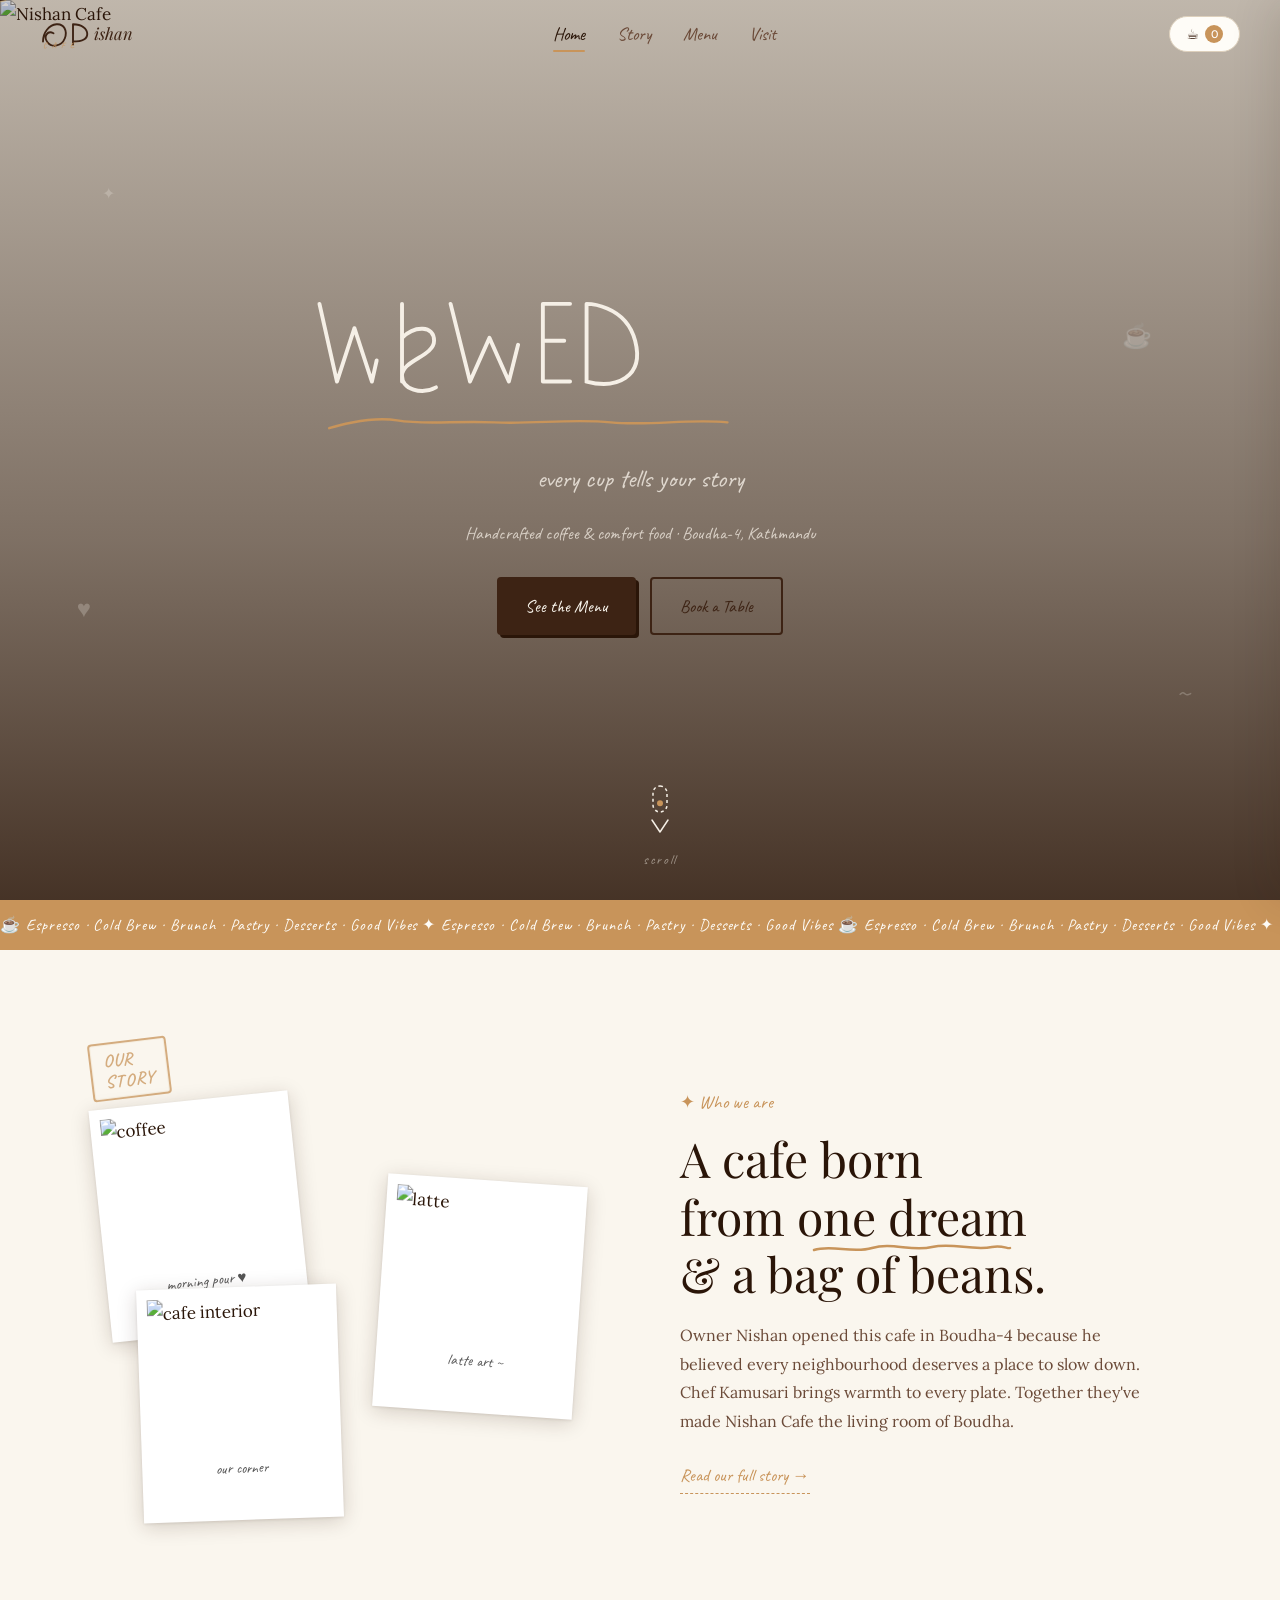
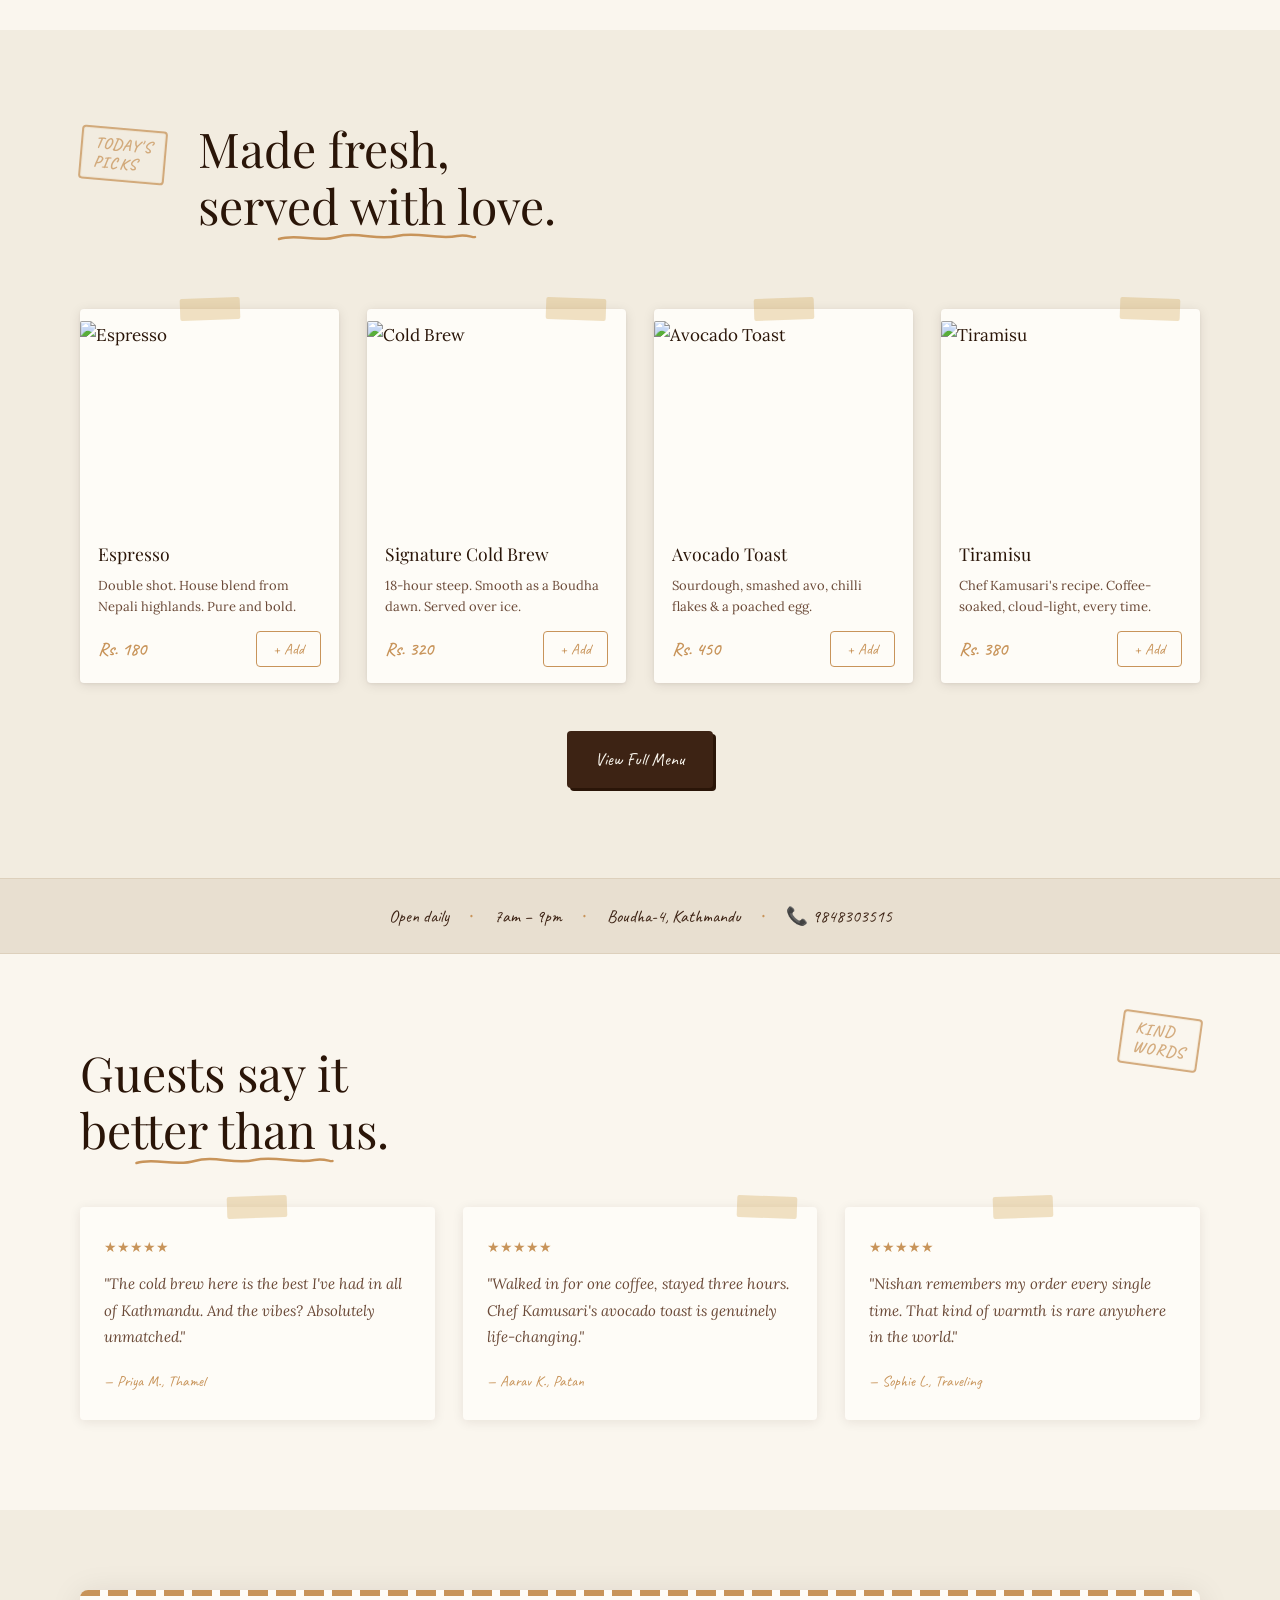
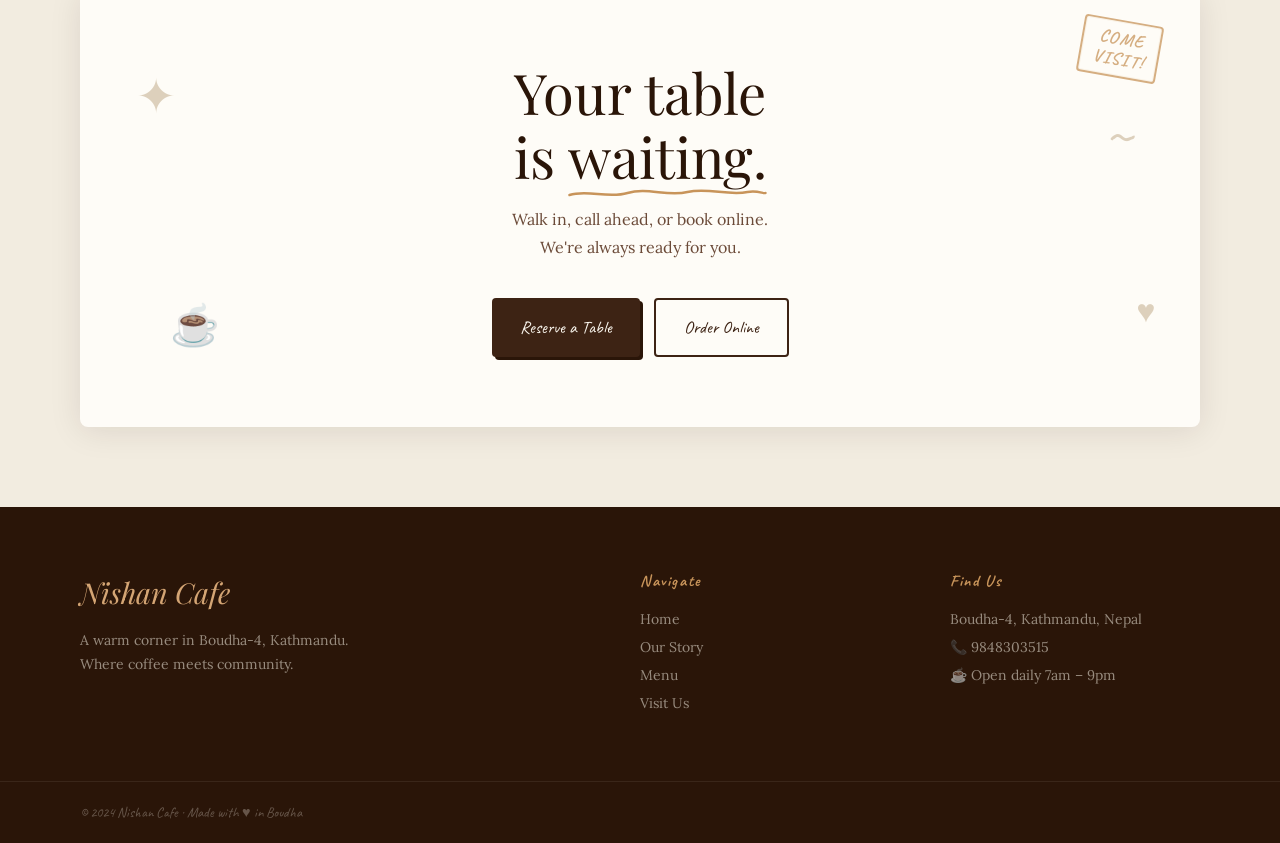
==== index.html @ 375580b5 "Update index.html" ====
<!DOCTYPE html>
<html lang="en">
<head>
<meta charset="UTF-8">
<meta name="viewport" content="width=device-width, initial-scale=1.0">
<title>Nishan Cafe — Boudha-4, Kathmandu</title>
<link rel="stylesheet" href="styles.css">
<link href="https://fonts.googleapis.com/css2?family=Playfair+Display:ital,wght@0,400;0,700;1,400;1,700&family=Caveat:wght@400;500;600;700&family=Lora:ital,wght@0,400;0,500;1,400&family=DM+Sans:wght@300;400;500&display=swap" rel="stylesheet">
</head>
<body>

<!-- LOADER -->
<div class="loader" id="loader">
  <div class="loader-inner">
    <svg class="loader-svg" viewBox="0 0 280 80" fill="none">
      <path class="lpath" d="M10,60 C10,40 25,20 45,18 C65,16 75,35 68,52 C61,69 40,74 28,62 C16,50 28,36 42,42" stroke="#3d2314" stroke-width="3.5" stroke-linecap="round" fill="none"/>
      <path class="lpath" d="M85,18 L85,70 M85,18 C105,18 118,28 118,42 C118,56 105,63 85,63" stroke="#3d2314" stroke-width="3.5" stroke-linecap="round" fill="none" style="--dl:.18s"/>
      <path class="lpath" d="M132,18 L132,70 M132,40 C145,26 168,26 168,42 C168,58 132,62 132,75" stroke="#3d2314" stroke-width="3.5" stroke-linecap="round" fill="none" style="--dl:.36s"/>
      <path class="lpath" d="M185,18 C185,18 200,18 208,35 C216,52 210,68 193,70 C176,72 175,55 185,18Z" stroke="#3d2314" stroke-width="3.5" stroke-linecap="round" fill="none" style="--dl:.54s"/>
      <path class="lpath" d="M230,20 L255,68 M280,20 L255,68" stroke="#c8945a" stroke-width="3.5" stroke-linecap="round" fill="none" style="--dl:.72s"/>
    </svg>
    <p class="loader-hint">Boudha-4 · Est. 2019</p>
  </div>
</div>

<!-- CURSOR -->
<div class="cursor-nib" id="cursorNib">
  <svg viewBox="0 0 24 24" fill="none">
    <path d="M3 21l4-1L19 8l-3-3L4 17l-1 4z" stroke="#3d2314" stroke-width="1.5" stroke-linecap="round" stroke-linejoin="round"/>
    <path d="M16 5l3 3" stroke="#c8945a" stroke-width="2" stroke-linecap="round"/>
  </svg>
</div>

<!-- NAV -->
<nav class="nav" id="nav">
  <a href="index.html" class="nav-logo">
    <svg class="nav-logo-svg" viewBox="0 0 160 36" fill="none">
      <path class="nav-draw" d="M4,28 C4,16 12,6 22,5 C32,4 37,14 33,24 C29,34 16,37 10,29 C4,21 10,13 18,17" stroke="#3d2314" stroke-width="2.5" stroke-linecap="round" fill="none"/>
      <path class="nav-draw" d="M44,5 L44,32 M44,5 C56,5 63,11 63,18 C63,25 56,28 44,28" stroke="#3d2314" stroke-width="2.5" stroke-linecap="round" fill="none" style="--nd:.1s"/>
      <text x="72" y="26" font-family="Playfair Display" font-style="italic" font-size="22" fill="#3d2314">ishan</text>
      <text x="4" y="36" font-family="Caveat" font-size="11" fill="#c8945a" letter-spacing="2">C A F E</text>
    </svg>
  </a>
  <div class="nav-links">
    <a href="index.html" class="nav-link active">Home</a>
    <a href="about.html" class="nav-link">Story</a>
    <a href="services.html" class="nav-link">Menu</a>
    <a href="contact.html" class="nav-link">Visit</a>
  </div>
  <button class="cart-btn" id="cartBtn">
    <span>☕</span>
    <span class="cart-badge" id="cartBadge">0</span>
  </button>
  <button class="nav-toggle" id="navToggle"><span></span><span></span><span></span></button>
</nav>

<div class="mobile-menu" id="mobileMenu">
  <a href="index.html">Home</a>
  <a href="about.html">Our Story</a>
  <a href="services.html">Menu</a>
  <a href="contact.html">Visit Us</a>
</div>

<!-- HERO -->
<section class="hero">
  <div class="hero-img-wrap">
    <img src="https://images.unsplash.com/photo-1495474472287-4d71bcdd2085?w=1800&q=80" alt="Nishan Cafe" class="hero-img" id="heroImg">
    <div class="hero-overlay"></div>
  </div>

  <!-- Scattered doodles in hero -->
  <div class="hero-doodle d1">✦</div>
  <div class="hero-doodle d2">☕</div>
  <div class="hero-doodle d3">♥</div>
  <div class="hero-doodle d4">~</div>

  <!-- Stamps in hero -->
  <div class="stamp hero-stamp-1" id="hs1">Est. 2019</div>
  <div class="stamp hero-stamp-2" id="hs2">Boudha · KTM</div>

  <div class="hero-content">
    <!-- SVG drawn headline -->
    <div class="hero-svg-wrap">
      <svg class="hero-svg" viewBox="0 0 700 180" fill="none" id="heroSvg">
        <!-- "Where" -->
        <path class="hpath" d="M20,40 L38,120 L56,65 L74,120 L92,40" stroke="#f5efe6" stroke-width="4" stroke-linecap="round" stroke-linejoin="round" fill="none" style="--hl:220"/>
        <path class="hpath" d="M105,40 L105,120 M105,75 C118,62 138,62 138,78 C138,94 105,98 105,114 C105,128 125,134 140,126" stroke="#f5efe6" stroke-width="4" stroke-linecap="round" fill="none" style="--hl:290;--hd:.15s"/>
        <path class="hpath" d="M155,40 L175,120 L195,75 L215,120 L235,40" stroke="#f5efe6" stroke-width="4" stroke-linecap="round" stroke-linejoin="round" fill="none" style="--hl:220;--hd:.3s"/>
        <path class="hpath" d="M250,40 L250,120 M250,40 L278,40 M250,78 L272,78 M250,120 L278,120" stroke="#f5efe6" stroke-width="4" stroke-linecap="round" fill="none" style="--hl:200;--hd:.45s"/>
        <path class="hpath" d="M295,40 C295,40 335,40 345,78 C355,116 325,128 295,120 L295,40Z" stroke="#f5efe6" stroke-width="4" stroke-linecap="round" fill="none" style="--hl:300;--hd:.6s"/>
        <!-- "every cup" in caramel/gold -->
        <path class="hpath" d="M30,168 C30,168 70,155 100,160 C130,165 160,160 200,162 C240,164 280,158 320,162 C360,166 400,158 440,162" stroke="#c8945a" stroke-width="2.5" stroke-linecap="round" fill="none" style="--hl:430;--hd:.9s"/>
      </svg>
      <p class="hero-tagline" id="heroTagline">every cup tells your story</p>
    </div>

    <p class="hero-sub bounce-in" id="heroSub">Handcrafted coffee & comfort food · Boudha-4, Kathmandu</p>

    <div class="hero-btns bounce-in" id="heroBtns">
      <a href="services.html" class="btn-ink">See the Menu</a>
      <a href="contact.html" class="btn-sketch">Book a Table</a>
    </div>
  </div>

  <!-- Scroll nudge -->
  <div class="scroll-nudge">
    <svg viewBox="0 0 40 60" fill="none" width="40">
      <rect x="13" y="4" width="14" height="26" rx="7" stroke="#f5efe6" stroke-width="1.5" stroke-dasharray="3 3"/>
      <circle cx="20" cy="14" r="3" fill="#c8945a">
        <animate attributeName="cy" values="14;24;14" dur="1.6s" repeatCount="indefinite"/>
      </circle>
      <path d="M12,38 L20,50 L28,38" stroke="#f5efe6" stroke-width="1.5" stroke-linecap="round" stroke-linejoin="round"/>
    </svg>
    <span>scroll</span>
  </div>
</section>

<!-- TAPE DIVIDER -->
<div class="tape-strip">
  <div class="tape t1"></div>
  <div class="tape-text">☕ Espresso · Cold Brew · Brunch · Pastry · Desserts · Good Vibes ✦ Espresso · Cold Brew · Brunch · Pastry · Desserts · Good Vibes ☕ Espresso · Cold Brew · Brunch · Pastry · Desserts · Good Vibes ✦ Espresso · Cold Brew · Brunch · Pastry · Desserts · Good Vibes</div>
</div>

<!-- ABOUT TEASER -->
<section class="about-teaser">
  <div class="at-left">
    <div class="stamp at-stamp bounce-reveal">Our<br>Story</div>
    <div class="polaroid-group">
      <div class="pol pol-a bounce-reveal" style="--pr:-6deg;--pd:.1s">
        <img src="https://images.unsplash.com/photo-1442512595331-e89e73853f31?w=400&q=80" alt="coffee">
        <span class="pol-caption">morning pour ♥</span>
      </div>
      <div class="pol pol-b bounce-reveal" style="--pr:4deg;--pd:.25s">
        <img src="https://images.unsplash.com/photo-1509042239860-f550ce710b93?w=400&q=80" alt="latte">
        <span class="pol-caption">latte art ~</span>
      </div>
      <div class="pol pol-c bounce-reveal" style="--pr:-2deg;--pd:.4s">
        <img src="https://images.unsplash.com/photo-1554118811-1e0d58224f24?w=400&q=80" alt="cafe interior">
        <span class="pol-caption">our corner</span>
      </div>
    </div>
  </div>
  <div class="at-right">
    <p class="hand-tag bounce-reveal">✦ Who we are</p>
    <h2 class="section-title bounce-reveal">
      A cafe born<br>
      from <span class="doodle-under">one dream</span><br>
      &amp; a bag of beans.
    </h2>
    <p class="section-body bounce-reveal">Owner Nishan opened this cafe in Boudha-4 because he believed every neighbourhood deserves a place to slow down. Chef Kamusari brings warmth to every plate. Together they've made Nishan Cafe the living room of Boudha.</p>
    <a href="about.html" class="link-handwritten bounce-reveal">Read our full story →</a>
  </div>
</section>

<!-- FEATURED MENU -->
<section class="featured-section">
  <div class="section-header">
    <div class="stamp feat-stamp bounce-reveal">Today's<br>Picks</div>
    <h2 class="section-title bounce-reveal">Made fresh,<br><span class="doodle-under">served with love.</span></h2>
  </div>

  <div class="feat-grid">
    <div class="feat-card bounce-reveal" style="--bd:.05s">
      <div class="feat-tape"></div>
      <div class="feat-img">
        <img src="https://images.unsplash.com/photo-1514432324607-a09d9b4aefdd?w=600&q=80" alt="Espresso">
      </div>
      <div class="feat-body">
        <h3 class="feat-name">Espresso</h3>
        <p class="feat-desc">Double shot. House blend from Nepali highlands. Pure and bold.</p>
        <div class="feat-foot">
          <span class="feat-price">Rs. 180</span>
          <button class="add-cart btn-stamp-sm" data-item="Espresso" data-price="180">+ Add</button>
        </div>
      </div>
    </div>

    <div class="feat-card bounce-reveal" style="--bd:.15s">
      <div class="feat-tape feat-tape--right"></div>
      <div class="feat-img">
        <img src="https://images.unsplash.com/photo-1461023058943-07fcbe16d735?w=600&q=80" alt="Cold Brew">
      </div>
      <div class="feat-body">
        <h3 class="feat-name">Signature Cold Brew</h3>
        <p class="feat-desc">18-hour steep. Smooth as a Boudha dawn. Served over ice.</p>
        <div class="feat-foot">
          <span class="feat-price">Rs. 320</span>
          <button class="add-cart btn-stamp-sm" data-item="Signature Cold Brew" data-price="320">+ Add</button>
        </div>
      </div>
    </div>

    <div class="feat-card bounce-reveal" style="--bd:.25s">
      <div class="feat-tape"></div>
      <div class="feat-img">
        <img src="https://images.unsplash.com/photo-1541519227354-08fa5d50c820?w=600&q=80" alt="Avocado Toast">
      </div>
      <div class="feat-body">
        <h3 class="feat-name">Avocado Toast</h3>
        <p class="feat-desc">Sourdough, smashed avo, chilli flakes & a poached egg.</p>
        <div class="feat-foot">
          <span class="feat-price">Rs. 450</span>
          <button class="add-cart btn-stamp-sm" data-item="Avocado Toast" data-price="450">+ Add</button>
        </div>
      </div>
    </div>

    <div class="feat-card bounce-reveal" style="--bd:.35s">
      <div class="feat-tape feat-tape--right"></div>
      <div class="feat-img">
        <img src="https://images.unsplash.com/photo-1571877227200-a0d98ea607e9?w=600&q=80" alt="Tiramisu">
      </div>
      <div class="feat-body">
        <h3 class="feat-name">Tiramisu</h3>
        <p class="feat-desc">Chef Kamusari's recipe. Coffee-soaked, cloud-light, every time.</p>
        <div class="feat-foot">
          <span class="feat-price">Rs. 380</span>
          <button class="add-cart btn-stamp-sm" data-item="Tiramisu" data-price="380">+ Add</button>
        </div>
      </div>
    </div>
  </div>

  <div class="feat-cta bounce-reveal">
    <a href="services.html" class="btn-ink">View Full Menu</a>
  </div>
</section>

<!-- NOTEBOOK STRIP -->
<div class="notebook-strip bounce-reveal">
  <div class="nb-line"></div>
  <div class="nb-content">
    <span class="nb-hand">Open daily</span>
    <span class="nb-sep">·</span>
    <span class="nb-hand">7am – 9pm</span>
    <span class="nb-sep">·</span>
    <span class="nb-hand">Boudha-4, Kathmandu</span>
    <span class="nb-sep">·</span>
    <span class="nb-hand">📞 9848303515</span>
  </div>
  <div class="nb-line"></div>
</div>

<!-- REVIEWS -->
<section class="reviews-section">
  <div class="stamp rev-stamp bounce-reveal">Kind<br>Words</div>
  <h2 class="section-title bounce-reveal">Guests say it<br><span class="doodle-under">better than us.</span></h2>

  <div class="reviews-grid">
    <div class="review-card bounce-reveal" style="--bd:.05s">
      <div class="review-tape"></div>
      <p class="review-stars">★★★★★</p>
      <p class="review-text">"The cold brew here is the best I've had in all of Kathmandu. And the vibes? Absolutely unmatched."</p>
      <span class="review-author">— Priya M., Thamel</span>
    </div>
    <div class="review-card bounce-reveal" style="--bd:.15s">
      <div class="review-tape review-tape--right"></div>
      <p class="review-stars">★★★★★</p>
      <p class="review-text">"Walked in for one coffee, stayed three hours. Chef Kamusari's avocado toast is genuinely life-changing."</p>
      <span class="review-author">— Aarav K., Patan</span>
    </div>
    <div class="review-card bounce-reveal" style="--bd:.25s">
      <div class="review-tape"></div>
      <p class="review-stars">★★★★★</p>
      <p class="review-text">"Nishan remembers my order every single time. That kind of warmth is rare anywhere in the world."</p>
      <span class="review-author">— Sophie L., Traveling</span>
    </div>
  </div>
</section>

<!-- CTA -->
<section class="cta-section">
  <div class="cta-paper">
    <div class="stamp cta-stamp bounce-reveal">Come<br>Visit!</div>
    <h2 class="cta-title bounce-reveal">Your table<br>is <span class="doodle-under">waiting.</span></h2>
    <p class="cta-sub bounce-reveal">Walk in, call ahead, or book online.<br>We're always ready for you.</p>
    <div class="cta-btns bounce-reveal">
      <a href="contact.html" class="btn-ink">Reserve a Table</a>
      <a href="services.html" class="btn-sketch">Order Online</a>
    </div>
    <!-- Doodle decorations -->
    <div class="cta-doodle cd1">✦</div>
    <div class="cta-doodle cd2">☕</div>
    <div class="cta-doodle cd3">~</div>
    <div class="cta-doodle cd4">♥</div>
  </div>
</section>

<!-- FOOTER -->
<footer class="footer">
  <div class="footer-inner">
    <div class="footer-brand">
      <span class="footer-logo">Nishan Cafe</span>
      <p>A warm corner in Boudha-4, Kathmandu.<br>Where coffee meets community.</p>
    </div>
    <div class="footer-col">
      <h4>Navigate</h4>
      <a href="index.html">Home</a>
      <a href="about.html">Our Story</a>
      <a href="services.html">Menu</a>
      <a href="contact.html">Visit Us</a>
    </div>
    <div class="footer-col">
      <h4>Find Us</h4>
      <p>Boudha-4, Kathmandu, Nepal</p>
      <p>📞 9848303515</p>
      <p>☕ Open daily 7am – 9pm</p>
    </div>
  </div>
  <div class="footer-bottom">
    <p>© 2024 Nishan Cafe · Made with ♥ in Boudha</p>
  </div>
</footer>

<!-- CART SIDEBAR -->
<div class="cart-sidebar" id="cartSidebar">
  <div class="cart-hd"><h3>Your Order ☕</h3><button id="closeCart">✕</button></div>
  <div class="cart-items" id="cartItems"><p class="cart-empty">Nothing yet — add something! ☕</p></div>
  <div class="cart-foot" id="cartFoot" style="display:none">
    <div class="cart-total">Total: <strong id="cartTotal">Rs. 0</strong></div>
    <button class="btn-wa" id="orderWa">Order via WhatsApp</button>
    <button class="btn-em" id="orderEm">Order via Email</button>
  </div>
</div>
<div class="cart-overlay" id="cartOverlay"></div>

<script src="script.js"></script>
<script src="//code.tidio.co/9irkdlklvzihhfaifw0saeww8x5a0yw5.js" async></script>
</body>
</html>
---- styles.css ----
/* ============================================================
   NISHAN CAFE — styles.css
   Handcrafted · Linen texture · Warm paper tones
   ============================================================ */

:root {
  --ink:        #2a1508;
  --ink-mid:    #3d2314;
  --ink-light:  #6b4a38;
  --caramel:    #c8945a;
  --caramel-lt: #d4a574;
  --gold:       #c9973a;

  --linen:      #f2ece0;
  --linen-dark: #e8dfd0;
  --linen-deep: #ddd0bc;
  --cream:      #faf6ee;

  --paper-white: #fefcf7;

  --font-display: 'Playfair Display', Georgia, serif;
  --font-hand:    'Caveat', cursive;
  --font-body:    'Lora', Georgia, serif;
  --font-ui:      'DM Sans', system-ui, sans-serif;

  --bounce: cubic-bezier(0.34, 1.56, 0.64, 1);
  --smooth: cubic-bezier(0.25, 0.46, 0.45, 0.94);
}

/* ── RESET ── */
*, *::before, *::after { margin: 0; padding: 0; box-sizing: border-box; }
html { scroll-behavior: smooth; }
body {
  background: var(--linen);
  color: var(--ink);
  font-family: var(--font-body);
  font-size: 17px;
  line-height: 1.75;
  overflow-x: hidden;
  cursor: none;
  /* Linen texture */
  background-image:
    url("data:image/svg+xml,%3Csvg xmlns='http://www.w3.org/2000/svg' width='300' height='300'%3E%3Cfilter id='linen'%3E%3CfeTurbulence type='fractalNoise' baseFrequency='0.65' numOctaves='4' stitchTiles='stitch'/%3E%3CfeColorMatrix type='saturate' values='0'/%3E%3CfeBlend in='SourceGraphic' mode='multiply' result='blend'/%3E%3CfeComposite in='blend' in2='SourceGraphic' operator='in'/%3E%3C/filter%3E%3Crect width='100%25' height='100%25' filter='url(%23linen)' opacity='0.055'/%3E%3C/svg%3E");
}
a { color: inherit; text-decoration: none; }
img { display: block; width: 100%; height: 100%; object-fit: cover; }
button { cursor: none; border: none; background: none; font-family: var(--font-ui); }

/* ── CURSOR NIB ── */
.cursor-nib {
  position: fixed;
  width: 28px; height: 28px;
  pointer-events: none;
  z-index: 9999;
  transform: translate(-4px, -24px);
  transition: transform .15s var(--smooth), width .2s, height .2s;
  filter: drop-shadow(1px 1px 0 rgba(201,151,58,.4));
}
.cursor-nib.big { width: 36px; height: 36px; }

/* ── LOADER ── */
.loader {
  position: fixed; inset: 0;
  background: var(--linen);
  display: flex; align-items: center; justify-content: center;
  z-index: 9000;
  transition: opacity .6s ease, visibility .6s ease;
}
.loader.hidden { opacity: 0; visibility: hidden; pointer-events: none; }
.loader-inner { text-align: center; }
.loader-svg { width: 220px; height: 64px; margin-bottom: 16px; }

/* SVG draw animation on loader */
.lpath {
  stroke-dasharray: 500;
  stroke-dashoffset: 500;
  animation: drawPath 0.7s var(--smooth) forwards;
  animation-delay: var(--dl, 0s);
}
@keyframes drawPath {
  to { stroke-dashoffset: 0; }
}
.loader-hint {
  font-family: var(--font-hand);
  font-size: 1rem;
  color: var(--caramel);
  letter-spacing: .08em;
  animation: fadeUp .6s ease .9s both;
}
@keyframes fadeUp {
  from { opacity: 0; transform: translateY(8px); }
  to   { opacity: 1; transform: translateY(0); }
}

/* ── NAV ── */
.nav {
  position: fixed; top: 0; left: 0; right: 0;
  height: 68px;
  display: flex; align-items: center; justify-content: space-between;
  padding: 0 40px;
  z-index: 500;
  transition: background .3s, box-shadow .3s;
}
.nav.scrolled {
  background: rgba(242, 236, 224, 0.94);
  backdrop-filter: blur(10px);
  box-shadow: 0 1px 0 var(--linen-deep), 0 4px 24px rgba(42,21,8,.07);
}
.nav-logo { display: flex; align-items: center; }
.nav-logo-svg { width: 120px; height: 38px; overflow: visible; }

/* Nav SVG draw on load */
.nav-draw {
  stroke-dasharray: 200;
  stroke-dashoffset: 200;
  animation: drawPath .5s var(--smooth) forwards;
  animation-delay: var(--nd, 0s);
}

.nav-links { display: flex; gap: 32px; }
.nav-link {
  font-family: var(--font-hand);
  font-size: 1.15rem;
  color: var(--ink-light);
  position: relative;
  transition: color .3s;
}
.nav-link::after {
  content: '';
  position: absolute; bottom: -2px; left: 0;
  width: 0; height: 2px;
  background: var(--caramel);
  border-radius: 2px;
  transition: width .3s var(--smooth);
}
.nav-link:hover, .nav-link.active { color: var(--ink); }
.nav-link:hover::after, .nav-link.active::after { width: 100%; }

.cart-btn {
  display: flex; align-items: center; gap: 6px;
  padding: 8px 16px;
  border: 1.5px solid var(--linen-deep);
  border-radius: 30px;
  font-size: 14px;
  color: var(--ink-mid);
  background: var(--paper-white);
  transition: border-color .3s, box-shadow .3s;
}
.cart-btn:hover { border-color: var(--caramel); box-shadow: 0 2px 8px rgba(201,151,58,.2); }
.cart-badge {
  background: var(--caramel);
  color: #fff;
  border-radius: 50%;
  width: 18px; height: 18px;
  font-size: 11px;
  font-family: var(--font-ui);
  font-weight: 500;
  display: flex; align-items: center; justify-content: center;
}

.nav-toggle { display: none; flex-direction: column; gap: 5px; padding: 8px; }
.nav-toggle span { display: block; width: 22px; height: 1.5px; background: var(--ink); transition: all .3s; }

.mobile-menu {
  position: fixed; top: 68px; left: 0; right: 0;
  background: var(--cream);
  display: none; flex-direction: column;
  padding: 16px 40px;
  border-bottom: 1px solid var(--linen-deep);
  z-index: 499;
  box-shadow: 0 8px 24px rgba(42,21,8,.08);
}
.mobile-menu.open { display: flex; }
.mobile-menu a {
  padding: 12px 0;
  font-family: var(--font-hand);
  font-size: 1.3rem;
  color: var(--ink);
  border-bottom: 1px dashed var(--linen-deep);
}

/* ── BOUNCE REVEAL ── */
.bounce-reveal {
  opacity: 0;
  transform: translateY(28px) scale(.96);
  transition:
    opacity .55s var(--smooth),
    transform .65s var(--bounce);
  transition-delay: var(--bd, 0s);
}
.bounce-reveal.visible {
  opacity: 1;
  transform: translateY(0) scale(1);
}

/* ── STAMP ── */
.stamp {
  display: inline-block;
  font-family: var(--font-hand);
  font-size: 1rem;
  font-weight: 700;
  line-height: 1.2;
  color: var(--caramel);
  border: 2.5px solid var(--caramel);
  padding: 6px 12px;
  border-radius: 4px;
  text-transform: uppercase;
  letter-spacing: .08em;
  opacity: 0;
  transform: scale(1.6) rotate(var(--sr, -8deg));
  transition: opacity .35s ease, transform .45s var(--bounce);
  transition-delay: var(--sd, 0s);
  box-shadow: inset 0 0 0 1px rgba(201,151,58,.12);
}
.stamp.stamped {
  opacity: .75;
  transform: scale(1) rotate(var(--sr, -8deg));
}

/* ── DOODLE UNDERLINE ── */
.doodle-under {
  position: relative;
  display: inline;
}
.doodle-under::after {
  content: '';
  position: absolute;
  bottom: -6px; left: -4px; right: -4px;
  height: 12px;
  background-image: url("data:image/svg+xml,%3Csvg xmlns='http://www.w3.org/2000/svg' viewBox='0 0 200 12'%3E%3Cpath d='M2,8 C20,2 40,12 60,6 C80,0 100,10 120,5 C140,0 160,9 180,5 C190,3 196,7 198,6' stroke='%23c8945a' stroke-width='2.5' fill='none' stroke-linecap='round'/%3E%3C/svg%3E");
  background-size: 100% 100%;
  background-repeat: no-repeat;
  opacity: 0;
  transform: scaleX(0);
  transform-origin: left;
  transition: transform .6s var(--smooth) .3s, opacity .3s ease .3s;
}
.doodle-under.drawn::after { opacity: 1; transform: scaleX(1); }

/* ── POLAROID ── */
.pol {
  background: #fff;
  padding: 10px 10px 38px;
  box-shadow: 0 4px 20px rgba(42,21,8,.18), 0 1px 3px rgba(42,21,8,.1);
  transform: rotate(var(--pr, 0deg)) translateY(30px);
  opacity: 0;
  transition: transform .6s var(--bounce), opacity .4s ease;
  transition-delay: var(--pd, 0s);
}
.pol.landed {
  opacity: 1;
  transform: rotate(var(--pr, 0deg)) translateY(0);
}
.pol:hover { transform: rotate(0deg) scale(1.04) translateY(0) !important; }
.pol img { width: 100%; height: 150px; object-fit: cover; }
.pol-caption {
  display: block;
  font-family: var(--font-hand);
  font-size: .95rem;
  color: #555;
  text-align: center;
  margin-top: 8px;
}

/* ── TAPE ── */
.feat-tape, .menu-tape, .tl-tape, .review-tape, .info-tape, .res-box-tape {
  position: absolute;
  width: 60px; height: 22px;
  background: rgba(201,151,58,.28);
  top: -11px; left: 50%;
  transform: translateX(-50%) rotate(-2deg);
  border-radius: 2px;
}
.feat-tape--right, .menu-tape-r, .tl-tape-r, .review-tape--right {
  left: auto; right: 20px;
  transform: rotate(2deg);
}

/* ── BUTTONS ── */
.btn-ink {
  display: inline-flex; align-items: center; gap: 8px;
  padding: 13px 28px;
  background: var(--ink-mid);
  color: var(--cream);
  font-family: var(--font-hand);
  font-size: 1.1rem;
  border-radius: 4px;
  transition: background .3s, transform .2s;
  box-shadow: 3px 3px 0 var(--ink);
}
.btn-ink:hover { background: var(--ink); transform: translate(-1px, -1px); box-shadow: 4px 4px 0 var(--ink); }

.btn-sketch {
  display: inline-flex; align-items: center; gap: 8px;
  padding: 12px 28px;
  border: 2px solid var(--ink-mid);
  color: var(--ink-mid);
  font-family: var(--font-hand);
  font-size: 1.1rem;
  border-radius: 4px;
  transition: all .3s;
  background: transparent;
}
.btn-sketch:hover { background: var(--ink-mid); color: var(--cream); }

.btn-stamp-sm {
  display: inline-block;
  padding: 7px 16px;
  border: 1.5px solid var(--caramel);
  color: var(--caramel);
  font-family: var(--font-hand);
  font-size: .95rem;
  border-radius: 4px;
  transition: all .3s;
  background: transparent;
}
.btn-stamp-sm:hover { background: var(--caramel); color: #fff; }

.link-handwritten {
  font-family: var(--font-hand);
  font-size: 1.1rem;
  color: var(--caramel);
  border-bottom: 1.5px dashed var(--caramel);
  padding-bottom: 2px;
  transition: color .3s;
  display: inline-block;
}
.link-handwritten:hover { color: var(--ink); border-color: var(--ink); }

/* ── TYPE ── */
.hand-tag {
  font-family: var(--font-hand);
  font-size: 1.15rem;
  color: var(--caramel);
  margin-bottom: 12px;
  display: block;
}
.section-title {
  font-family: var(--font-display);
  font-size: clamp(1.9rem, 4.5vw, 3rem);
  font-weight: 400;
  line-height: 1.2;
  color: var(--ink);
  margin-bottom: 18px;
}
.section-title em { font-style: italic; color: var(--caramel); }
.section-body {
  font-size: 16px;
  color: var(--ink-light);
  max-width: 480px;
  margin-bottom: 24px;
  line-height: 1.8;
}

/* ════════════════════════════════════
   HERO
════════════════════════════════════ */
.hero {
  position: relative;
  height: 100vh; min-height: 700px;
  display: flex; align-items: center; justify-content: center;
  overflow: hidden;
}
.hero-img-wrap { position: absolute; inset: 0; }
.hero-img { transition: transform 8s ease-out; transform: scale(1.06); }
.hero-img.loaded { transform: scale(1); }
.hero-overlay {
  position: absolute; inset: 0;
  background: linear-gradient(to bottom, rgba(42,21,8,.2) 0%, rgba(42,21,8,.55) 60%, rgba(42,21,8,.85) 100%);
}

/* Hero doodles */
.hero-doodle {
  position: absolute;
  font-size: 1.5rem;
  color: rgba(245, 239, 230, .25);
  font-family: var(--font-hand);
  pointer-events: none;
  animation: floatDoodle 4s ease-in-out infinite;
}
.d1 { top: 20%; left: 8%; animation-delay: 0s; font-size: 1rem; }
.d2 { top: 35%; right: 10%; animation-delay: 1.2s; }
.d3 { bottom: 30%; left: 6%; animation-delay: 2.4s; }
.d4 { bottom: 20%; right: 7%; animation-delay: .8s; font-size: 2rem; }
@keyframes floatDoodle {
  0%, 100% { transform: translateY(0) rotate(0deg); }
  50% { transform: translateY(-10px) rotate(5deg); }
}

/* Hero stamps */
.hero-stamp-1 { position: absolute; top: 20%; right: 8%; --sr: -10deg; --sd: 1.2s; color: rgba(245,239,230,.7); border-color: rgba(245,239,230,.5); }
.hero-stamp-2 { position: absolute; bottom: 22%; left: 6%; --sr: 8deg; --sd: 1.5s; color: rgba(201,151,58,.8); border-color: rgba(201,151,58,.5); }

.hero-content { position: relative; z-index: 10; text-align: center; padding: 0 24px; }
.hero-svg-wrap { margin-bottom: 16px; }
.hero-svg { width: clamp(320px, 70vw, 680px); height: auto; overflow: visible; }

/* Hero SVG paths draw */
.hpath {
  stroke-dasharray: var(--hl, 300);
  stroke-dashoffset: var(--hl, 300);
  transition: stroke-dashoffset 1s var(--smooth);
  transition-delay: var(--hd, 0s);
}
.hpath.drawn { stroke-dashoffset: 0; }

.hero-tagline {
  font-family: var(--font-hand);
  font-size: clamp(1.1rem, 3vw, 1.6rem);
  color: rgba(245,239,230,.8);
  margin-top: 8px;
  opacity: 0;
  transition: opacity .8s ease 1.4s;
}
.hero-tagline.visible { opacity: 1; }

.hero-sub {
  font-family: var(--font-hand);
  font-size: 1.1rem;
  color: rgba(245,239,230,.75);
  margin: 16px 0 28px;
  opacity: 0; transform: translateY(20px) scale(.97);
}
.hero-sub.visible { opacity: 1; transform: translateY(0) scale(1); }

.hero-btns {
  display: flex; gap: 14px; justify-content: center; flex-wrap: wrap;
  opacity: 0; transform: translateY(20px) scale(.97);
  transition: opacity .6s ease 1.8s, transform .7s var(--bounce) 1.8s;
}
.hero-btns.visible { opacity: 1; transform: translateY(0) scale(1); }

/* Bounce-in helper */
.bounce-in {
  transition: opacity .6s ease, transform .7s var(--bounce);
  transition-delay: var(--hd, 1.6s);
}

/* Scroll nudge */
.scroll-nudge {
  position: absolute; bottom: 28px; left: 50%; transform: translateX(-50%);
  display: flex; flex-direction: column; align-items: center; gap: 6px;
  z-index: 10; opacity: 0; animation: fadeUp .6s ease 2.2s forwards;
}
.scroll-nudge span {
  font-family: var(--font-hand);
  font-size: .85rem;
  color: rgba(245,239,230,.5);
  letter-spacing: .12em;
  text-transform: lowercase;
}

/* ════════════════════════════════════
   TAPE STRIP / MARQUEE
════════════════════════════════════ */
.tape-strip {
  background: var(--caramel);
  padding: 10px 0;
  overflow: hidden;
  position: relative;
}
.tape-text {
  font-family: var(--font-hand);
  font-size: 1rem;
  color: var(--paper-white);
  white-space: nowrap;
  letter-spacing: .06em;
  animation: marqueeScroll 30s linear infinite;
  display: inline-block;
}
@keyframes marqueeScroll {
  from { transform: translateX(0); }
  to { transform: translateX(-50%); }
}

/* ════════════════════════════════════
   ABOUT TEASER
════════════════════════════════════ */
.about-teaser {
  display: grid;
  grid-template-columns: 1fr 1fr;
  gap: 80px;
  padding: 110px 80px;
  align-items: center;
  background: var(--cream);
}
.at-left { position: relative; }
.at-stamp {
  position: absolute; top: -20px; left: 10px;
  --sr: -7deg; font-size: 1.1rem;
  z-index: 2;
}
.polaroid-group {
  position: relative;
  height: 420px;
  margin-top: 40px;
}
.pol-a { position: absolute; top: 0; left: 20px; width: 200px; }
.pol-b { position: absolute; top: 80px; right: 20px; width: 200px; }
.pol-c { position: absolute; bottom: 0; left: 60px; width: 200px; }

/* ════════════════════════════════════
   FEATURED
════════════════════════════════════ */
.featured-section {
  padding: 90px 80px;
  background: var(--linen);
}
.section-header {
  display: flex; align-items: flex-start; gap: 32px;
  margin-bottom: 56px;
  flex-wrap: wrap;
}
.feat-stamp { --sr: 5deg; flex-shrink: 0; margin-top: 8px; }
.feat-grid {
  display: grid;
  grid-template-columns: repeat(4, 1fr);
  gap: 28px;
  margin-bottom: 48px;
}
.feat-card {
  background: var(--paper-white);
  border-radius: 4px;
  position: relative;
  padding-top: 12px;
  box-shadow: 0 2px 12px rgba(42,21,8,.1), 0 1px 3px rgba(42,21,8,.06);
  transition: transform .4s var(--bounce), box-shadow .4s ease;
  overflow: visible;
}
.feat-card:hover {
  transform: translateY(-8px) rotate(-.5deg);
  box-shadow: 0 16px 40px rgba(42,21,8,.18);
}
.feat-img { height: 200px; overflow: hidden; border-radius: 2px 2px 0 0; }
.feat-img img { transition: transform .6s var(--smooth); }
.feat-card:hover .feat-img img { transform: scale(1.06); }
.feat-body { padding: 18px 18px 16px; }
.feat-name {
  font-family: var(--font-display);
  font-size: 1.1rem; font-weight: 400;
  color: var(--ink);
  margin-bottom: 6px;
}
.feat-desc { font-size: 13px; color: var(--ink-light); line-height: 1.6; margin-bottom: 14px; }
.feat-foot { display: flex; align-items: center; justify-content: space-between; }
.feat-price { font-family: var(--font-hand); font-size: 1.15rem; color: var(--caramel); font-weight: 600; }
.feat-cta { text-align: center; }

/* ════════════════════════════════════
   NOTEBOOK STRIP
════════════════════════════════════ */
.notebook-strip {
  background: var(--linen-dark);
  padding: 20px 80px;
  border-top: 1.5px solid var(--linen-deep);
  border-bottom: 1.5px solid var(--linen-deep);
}
.nb-content {
  display: flex; align-items: center; gap: 20px; flex-wrap: wrap;
  justify-content: center;
}
.nb-hand { font-family: var(--font-hand); font-size: 1.1rem; color: var(--ink-mid); }
.nb-sep { color: var(--caramel); font-size: 1.2rem; }

/* ════════════════════════════════════
   REVIEWS
════════════════════════════════════ */
.reviews-section {
  padding: 90px 80px;
  background: var(--cream);
  position: relative;
}
.rev-stamp { position: absolute; top: 60px; right: 80px; --sr: 8deg; }
.reviews-grid {
  display: grid;
  grid-template-columns: repeat(3, 1fr);
  gap: 28px;
  margin-top: 48px;
}
.review-card {
  background: var(--paper-white);
  padding: 28px 24px 24px;
  border-radius: 4px;
  position: relative;
  box-shadow: 0 2px 12px rgba(42,21,8,.09);
  transition: transform .4s var(--bounce);
}
.review-card:hover { transform: translateY(-6px) rotate(.4deg); }
.review-stars { color: var(--caramel); font-size: 14px; margin-bottom: 12px; }
.review-text {
  font-style: italic;
  font-size: 15px;
  line-height: 1.75;
  color: var(--ink-light);
  margin-bottom: 16px;
}
.review-author {
  font-family: var(--font-hand);
  font-size: .95rem;
  color: var(--caramel);
}

/* ════════════════════════════════════
   CTA
════════════════════════════════════ */
.cta-section {
  padding: 80px;
  background: var(--linen);
}
.cta-paper {
  background: var(--paper-white);
  border-radius: 8px;
  padding: 70px 60px;
  text-align: center;
  position: relative;
  box-shadow: 0 4px 32px rgba(42,21,8,.1);
  overflow: hidden;
}
.cta-paper::before {
  content: '';
  position: absolute; top: 0; left: 0; right: 0;
  height: 6px;
  background: repeating-linear-gradient(90deg, var(--caramel) 0px, var(--caramel) 20px, transparent 20px, transparent 28px);
}
.cta-stamp { position: absolute; top: 30px; right: 40px; --sr: 10deg; font-size: 1.1rem; }
.cta-title {
  font-family: var(--font-display);
  font-size: clamp(2rem, 5vw, 3.5rem);
  font-weight: 400;
  color: var(--ink);
  margin-bottom: 16px;
  line-height: 1.15;
}
.cta-sub { font-size: 16px; color: var(--ink-light); margin-bottom: 36px; line-height: 1.8; }
.cta-btns { display: flex; gap: 14px; justify-content: center; flex-wrap: wrap; }

/* CTA doodles */
.cta-doodle {
  position: absolute;
  font-family: var(--font-hand);
  color: var(--linen-deep);
  pointer-events: none;
  animation: floatDoodle 5s ease-in-out infinite;
}
.cd1 { font-size: 3rem; top: 15%; left: 5%; animation-delay: 0s; }
.cd2 { font-size: 2.5rem; bottom: 15%; left: 8%; animation-delay: 1.5s; }
.cd3 { font-size: 4rem; top: 20%; right: 6%; animation-delay: .7s; }
.cd4 { font-size: 2rem; bottom: 20%; right: 4%; animation-delay: 2.2s; }

/* ════════════════════════════════════
   FOOTER
════════════════════════════════════ */
.footer {
  background: var(--ink);
  color: var(--linen);
}
.footer-inner {
  display: grid;
  grid-template-columns: 2fr 1fr 1fr;
  gap: 60px;
  padding: 60px 80px;
}
.footer-logo {
  font-family: var(--font-display);
  font-style: italic;
  font-size: 1.8rem;
  color: var(--caramel-lt);
  display: block;
  margin-bottom: 12px;
}
.footer-brand p { font-size: 14px; color: rgba(242,236,224,.55); line-height: 1.7; }
.footer-col h4 {
  font-family: var(--font-hand);
  font-size: 1rem;
  letter-spacing: .1em;
  color: var(--caramel);
  margin-bottom: 14px;
}
.footer-col a, .footer-col p {
  display: block;
  font-size: 14px;
  color: rgba(242,236,224,.55);
  margin-bottom: 7px;
  line-height: 1.5;
  transition: color .3s;
}
.footer-col a:hover { color: var(--caramel-lt); }
.footer-bottom {
  padding: 18px 80px;
  border-top: 1px solid rgba(242,236,224,.08);
  font-family: var(--font-hand);
  font-size: .9rem;
  color: rgba(242,236,224,.3);
}

/* ════════════════════════════════════
   CART
════════════════════════════════════ */
.cart-sidebar {
  position: fixed; top: 0; right: -440px;
  width: 440px; height: 100vh;
  background: var(--paper-white);
  border-left: 1px solid var(--linen-deep);
  z-index: 1000;
  display: flex; flex-direction: column;
  transition: right .4s var(--smooth);
  box-shadow: -8px 0 40px rgba(42,21,8,.12);
}
.cart-sidebar.open { right: 0; }
.cart-hd {
  display: flex; align-items: center; justify-content: space-between;
  padding: 22px 26px;
  border-bottom: 1px dashed var(--linen-deep);
}
.cart-hd h3 { font-family: var(--font-hand); font-size: 1.4rem; color: var(--ink); }
.cart-hd button { font-size: 18px; color: var(--ink-light); transition: color .3s; }
.cart-hd button:hover { color: var(--ink); }
.cart-items { flex: 1; overflow-y: auto; padding: 18px 26px; }
.cart-empty { font-family: var(--font-hand); font-size: 1.1rem; color: var(--ink-light); text-align: center; margin-top: 60px; line-height: 1.8; }
.cart-item {
  display: flex; align-items: center; justify-content: space-between;
  padding: 12px 0;
  border-bottom: 1px dashed var(--linen-deep);
}
.cart-item-name { font-family: var(--font-hand); font-size: 1rem; color: var(--ink); flex: 1; }
.cart-item-controls { display: flex; align-items: center; gap: 8px; }
.cart-item-controls button {
  width: 26px; height: 26px;
  border-radius: 50%;
  border: 1.5px solid var(--linen-deep);
  color: var(--ink-mid);
  font-size: 14px;
  display: flex; align-items: center; justify-content: center;
  transition: all .3s;
}
.cart-item-controls button:hover { background: var(--caramel); color: #fff; border-color: var(--caramel); }
.cart-item-qty { font-family: var(--font-hand); font-size: 1rem; color: var(--ink); min-width: 20px; text-align: center; }
.cart-item-price { font-family: var(--font-hand); font-size: 1rem; color: var(--caramel); margin-left: 10px; }
.cart-foot {
  padding: 22px 26px;
  border-top: 1px dashed var(--linen-deep);
  display: flex; flex-direction: column; gap: 10px;
}
.cart-total { font-family: var(--font-hand); font-size: 1.1rem; color: var(--ink); }
.cart-total strong { color: var(--caramel); }
.btn-wa {
  width: 100%; padding: 13px;
  background: #25D366; color: #fff;
  border-radius: 4px;
  font-family: var(--font-hand); font-size: 1.05rem;
  transition: opacity .3s;
  box-shadow: 2px 2px 0 #1da851;
}
.btn-wa:hover { opacity: .9; }
.btn-em {
  width: 100%; padding: 12px;
  border: 1.5px solid var(--caramel);
  color: var(--caramel);
  border-radius: 4px;
  font-family: var(--font-hand); font-size: 1.05rem;
  transition: all .3s;
}
.btn-em:hover { background: var(--caramel); color: #fff; }

.cart-overlay {
  position: fixed; inset: 0;
  background: rgba(42,21,8,.35);
  z-index: 999;
  opacity: 0; visibility: hidden;
  transition: opacity .4s, visibility .4s;
}
.cart-overlay.active { opacity: 1; visibility: visible; }

/* ════════════════════════════════════
   PAGE HERO
════════════════════════════════════ */
.page-hero {
  position: relative; height: 60vh; min-height: 420px;
  display: flex; align-items: flex-end;
  padding-bottom: 60px; overflow: hidden;
}
.page-hero--sm { height: 48vh; min-height: 360px; }
.page-hero-img { position: absolute; inset: 0; }
.page-hero-overlay {
  position: absolute; inset: 0;
  background: linear-gradient(to top, rgba(42,21,8,.9) 0%, rgba(42,21,8,.3) 100%);
}
.ph-stamp {
  position: absolute; top: 100px; right: 80px;
  --sr: 9deg; font-size: 1.2rem;
  color: rgba(245,239,230,.7); border-color: rgba(245,239,230,.4);
}
.page-hero-content { position: relative; z-index: 2; padding: 0 80px; }
.page-hero-title {
  font-family: var(--font-display);
  font-size: clamp(2.2rem, 5.5vw, 4rem);
  font-weight: 400; line-height: 1.15;
  color: var(--cream);
}

/* ════════════════════════════════════
   ABOUT PAGE
════════════════════════════════════ */
.timeline-section {
  padding: 100px 80px;
  background: var(--cream);
  display: grid;
  grid-template-columns: 1fr 2fr;
  gap: 80px;
  align-items: start;
}
.timeline { position: relative; }
.tl-line {
  position: absolute;
  left: 50%; top: 0; bottom: 0;
  width: 1.5px;
  background: repeating-linear-gradient(to bottom, var(--caramel) 0, var(--caramel) 6px, transparent 6px, transparent 12px);
  transform: translateX(-50%);
}
.tl-item {
  display: grid;
  grid-template-columns: 1fr 1fr;
  gap: 30px;
  margin-bottom: 56px;
  align-items: start;
}
.tl-left .tl-card { grid-column: 1; }
.tl-left .tl-pol { grid-column: 2; margin-top: 20px; width: 180px; justify-self: start; }
.tl-right .tl-card { grid-column: 2; }
.tl-right .tl-pol { grid-column: 1; margin-top: 20px; width: 180px; justify-self: end; }

.tl-card {
  background: var(--paper-white);
  padding: 24px 22px 20px;
  border-radius: 4px;
  position: relative;
  box-shadow: 0 2px 12px rgba(42,21,8,.09);
}
.tl-year {
  display: block;
  font-family: var(--font-hand);
  font-size: 1.1rem;
  color: var(--caramel);
  font-weight: 700;
  margin-bottom: 8px;
}
.tl-card h3 {
  font-family: var(--font-display);
  font-size: 1.15rem;
  font-weight: 400;
  color: var(--ink);
  margin-bottom: 10px;
}
.tl-card p { font-size: 14px; color: var(--ink-light); line-height: 1.7; }
.tl-pol { width: 180px; }
.tl-pol img { height: 130px; }

.team-section {
  padding: 90px 80px;
  background: var(--linen);
  position: relative;
}
.team-stamp { position: absolute; top: 60px; right: 80px; --sr: 7deg; }
.team-grid {
  display: grid;
  grid-template-columns: 1fr 1fr;
  gap: 48px;
  max-width: 860px;
  margin: 48px auto 0;
}
.team-card {
  display: grid;
  grid-template-columns: auto 1fr;
  gap: 28px;
  align-items: start;
}
.team-pol { width: 180px; flex-shrink: 0; }
.team-pol img { height: 160px; }
.team-text h3 {
  font-family: var(--font-display);
  font-size: 1.5rem; font-style: italic;
  color: var(--ink); margin-bottom: 4px;
}
.team-role {
  font-family: var(--font-hand);
  font-size: .95rem;
  color: var(--caramel);
  display: block; margin-bottom: 10px;
}
.team-text p { font-size: 14px; color: var(--ink-light); line-height: 1.75; font-style: italic; }

.values-section {
  padding: 80px;
  background: var(--cream);
}
.values-grid {
  display: grid;
  grid-template-columns: repeat(4, 1fr);
  gap: 28px;
  margin-top: 48px;
}
.value-card {
  background: var(--paper-white);
  padding: 32px 24px;
  border-radius: 4px;
  position: relative;
  text-align: center;
  box-shadow: 0 2px 12px rgba(42,21,8,.08);
  transition: transform .4s var(--bounce);
}
.value-card:hover { transform: translateY(-6px) rotate(-.5deg); }
.val-stamp {
  position: absolute; top: -12px; left: 50%;
  transform: translateX(-50%) rotate(-4deg) scale(1.4);
  font-size: .8rem; padding: 4px 8px;
}
.val-stamp.stamped { transform: translateX(-50%) rotate(-4deg) scale(1); }
.value-card h4 {
  font-family: var(--font-display);
  font-size: 1.1rem; font-weight: 400;
  color: var(--ink); margin: 28px 0 10px;
}
.value-card p { font-size: 14px; color: var(--ink-light); line-height: 1.7; }

/* ════════════════════════════════════
   MENU PAGE
════════════════════════════════════ */
.menu-section { padding: 60px 80px 100px; }

.filter-bar {
  display: flex; gap: 10px; flex-wrap: wrap;
  margin-bottom: 48px;
  padding: 16px 20px;
  background: var(--paper-white);
  border-radius: 8px;
  border: 1px dashed var(--linen-deep);
  box-shadow: 0 2px 12px rgba(42,21,8,.06);
}
.filter-btn {
  padding: 9px 20px;
  border-radius: 30px;
  border: 1.5px solid var(--linen-deep);
  font-family: var(--font-hand);
  font-size: 1rem;
  color: var(--ink-light);
  background: transparent;
  transition: all .3s var(--bounce);
}
.filter-btn:hover { border-color: var(--caramel); color: var(--ink); transform: scale(1.05); }
.filter-btn.active {
  background: var(--caramel);
  color: #fff;
  border-color: var(--caramel);
  transform: scale(1.05);
  box-shadow: 2px 2px 0 var(--ink-mid);
}

.menu-grid {
  display: grid;
  grid-template-columns: repeat(4, 1fr);
  gap: 28px;
}
.menu-card {
  background: var(--paper-white);
  border-radius: 4px;
  position: relative;
  padding-top: 12px;
  box-shadow: 0 2px 10px rgba(42,21,8,.09);
  transition: transform .4s var(--bounce), box-shadow .3s, opacity .4s, scale .4s;
  overflow: visible;
}
.menu-card:hover { transform: translateY(-7px) rotate(-.4deg); box-shadow: 0 14px 36px rgba(42,21,8,.16); }
.menu-card.hidden { opacity: 0; scale: .92; pointer-events: none; }
.menu-img { height: 170px; overflow: hidden; border-radius: 2px 2px 0 0; }
.menu-img img { transition: transform .5s var(--smooth); }
.menu-card:hover .menu-img img { transform: scale(1.06); }
.menu-info { padding: 16px 16px 14px; }
.menu-top { display: flex; justify-content: space-between; align-items: flex-start; margin-bottom: 7px; }
.menu-top h3 { font-family: var(--font-display); font-size: 1rem; font-weight: 400; color: var(--ink); }
.menu-price { font-family: var(--font-hand); font-size: 1rem; color: var(--caramel); font-weight: 600; white-space: nowrap; margin-left: 6px; }
.menu-info p { font-size: 12.5px; color: var(--ink-light); line-height: 1.6; margin-bottom: 12px; }
.menu-info .btn-stamp-sm { width: 100%; text-align: center; }

/* ════════════════════════════════════
   CONTACT PAGE
════════════════════════════════════ */
.contact-section {
  display: grid;
  grid-template-columns: 1fr 1fr;
  gap: 60px;
  padding: 90px 80px;
  background: var(--cream);
  align-items: start;
}
.info-stack { display: flex; flex-direction: column; gap: 14px; margin-top: 36px; }
.info-note {
  background: var(--paper-white);
  border-radius: 4px;
  padding: 18px 20px 16px;
  position: relative;
  display: flex; gap: 14px; align-items: flex-start;
  box-shadow: 0 2px 10px rgba(42,21,8,.08);
  transform: rotate(var(--pr, 0deg));
  transition: transform .3s var(--bounce);
}
.info-note:hover { transform: rotate(0deg) scale(1.01); }
.info-icon { font-size: 1.2rem; flex-shrink: 0; }
.info-note h4 {
  font-family: var(--font-hand);
  font-size: .95rem; color: var(--caramel);
  margin-bottom: 3px;
}
.info-note p { font-size: 14px; color: var(--ink-light); line-height: 1.6; }
.info-note a { color: var(--caramel); }

.res-box {
  background: var(--paper-white);
  border-radius: 8px;
  position: relative;
  padding-top: 14px;
  box-shadow: 0 4px 24px rgba(42,21,8,.12);
  overflow: visible;
}
.res-box-tape { left: 40px; top: -11px; }
.res-stamp { position: absolute; top: -16px; right: 28px; --sr: 9deg; font-size: 1rem; pointer-events: none; z-index: 0; }
.res-title {
  font-family: var(--font-display);
  font-size: 1.5rem; font-style: italic;
  color: var(--ink);
  padding: 16px 28px 0;
}
.res-tabs {
  display: flex;
  border-bottom: 1px dashed var(--linen-deep);
  padding: 0 28px;
  margin-top: 12px;
  position: relative;
  z-index: 2;
}
.res-tab {
  flex: 1; padding: 12px 6px;
  font-family: var(--font-hand);
  font-size: .95rem;
  color: var(--ink-light);
  border-bottom: 2.5px solid transparent;
  transition: color .3s, border-color .3s;
  text-align: center;
}
.res-tab:hover { color: var(--ink); }
.res-tab.active { color: var(--caramel); border-bottom-color: var(--caramel); }
.res-panel { display: none; padding: 24px 28px 28px; }
.res-panel.active { display: block; }

.res-form .frow, .wa-form .frow { display: grid; grid-template-columns: 1fr 1fr; gap: 14px; margin-bottom: 14px; }
.fg { display: flex; flex-direction: column; gap: 5px; margin-bottom: 14px; }
.fg label { font-family: var(--font-hand); font-size: .9rem; color: var(--caramel); }
.fg input, .fg select, .wa-form input, .wa-form select {
  background: var(--linen);
  border: 1.5px solid var(--linen-deep);
  border-radius: 4px;
  padding: 10px 12px;
  color: var(--ink);
  font-family: var(--font-body);
  font-size: 15px;
  transition: border-color .3s;
}
.fg input:focus, .fg select:focus, .wa-form input:focus, .wa-form select:focus {
  outline: none;
  border-color: var(--caramel);
}
.fg select option { background: var(--paper-white); }

.sheets-note { text-align: center; padding: 20px 0; }
.sheets-note p { font-size: 15px; color: var(--ink-light); line-height: 1.7; }

.btn-wa-green {
  width: 100%; padding: 13px;
  background: #25D366; color: #fff;
  border-radius: 4px;
  font-family: var(--font-hand); font-size: 1.05rem;
  display: flex; align-items: center; justify-content: center; gap: 8px;
  transition: opacity .3s;
  box-shadow: 2px 2px 0 #1da851;
  margin-top: 4px;
}
.btn-wa-green:hover { opacity: .9; }

.map-section { }
.map-label-bar {
  display: flex; align-items: center; justify-content: space-between;
  padding: 16px 80px;
  background: var(--linen-dark);
  border-top: 1px dashed var(--linen-deep);
}

/* ════════════════════════════════════
   RESPONSIVE
════════════════════════════════════ */
@media (max-width: 1100px) {
  .feat-grid, .menu-grid { grid-template-columns: repeat(2, 1fr); }
  .values-grid { grid-template-columns: repeat(2, 1fr); }
  .timeline-section { grid-template-columns: 1fr; }
}
@media (max-width: 900px) {
  .about-teaser, .contact-section { grid-template-columns: 1fr; }
  .team-grid { grid-template-columns: 1fr; max-width: 500px; }
  .team-card { grid-template-columns: auto 1fr; }
  .about-teaser, .featured-section, .reviews-section, .cta-section, .values-section, .team-section, .menu-section { padding-left: 40px; padding-right: 40px; }
  .footer-inner { grid-template-columns: 1fr; padding: 40px; gap: 32px; }
  .reviews-grid { grid-template-columns: 1fr; }
}
@media (max-width: 768px) {
  .nav-links { display: none; }
  .nav-toggle { display: flex; }
  .nav { padding: 0 20px; }
  .about-teaser, .featured-section, .reviews-section, .cta-section, .values-section, .team-section, .menu-section, .timeline-section { padding-left: 20px; padding-right: 20px; }
  .page-hero-content { padding: 0 20px; }
  .feat-grid, .menu-grid { grid-template-columns: 1fr; }
  .values-grid { grid-template-columns: 1fr; }
  .cart-sidebar { width: 100%; right: -100%; }
  .footer-bottom, .map-label-bar { padding-left: 20px; padding-right: 20px; }
  .cta-paper { padding: 50px 24px; }
  .tl-item { grid-template-columns: 1fr; }
  .tl-left .tl-pol, .tl-right .tl-pol { display: none; }
  .res-form .frow, .wa-form .frow { grid-template-columns: 1fr; }
}
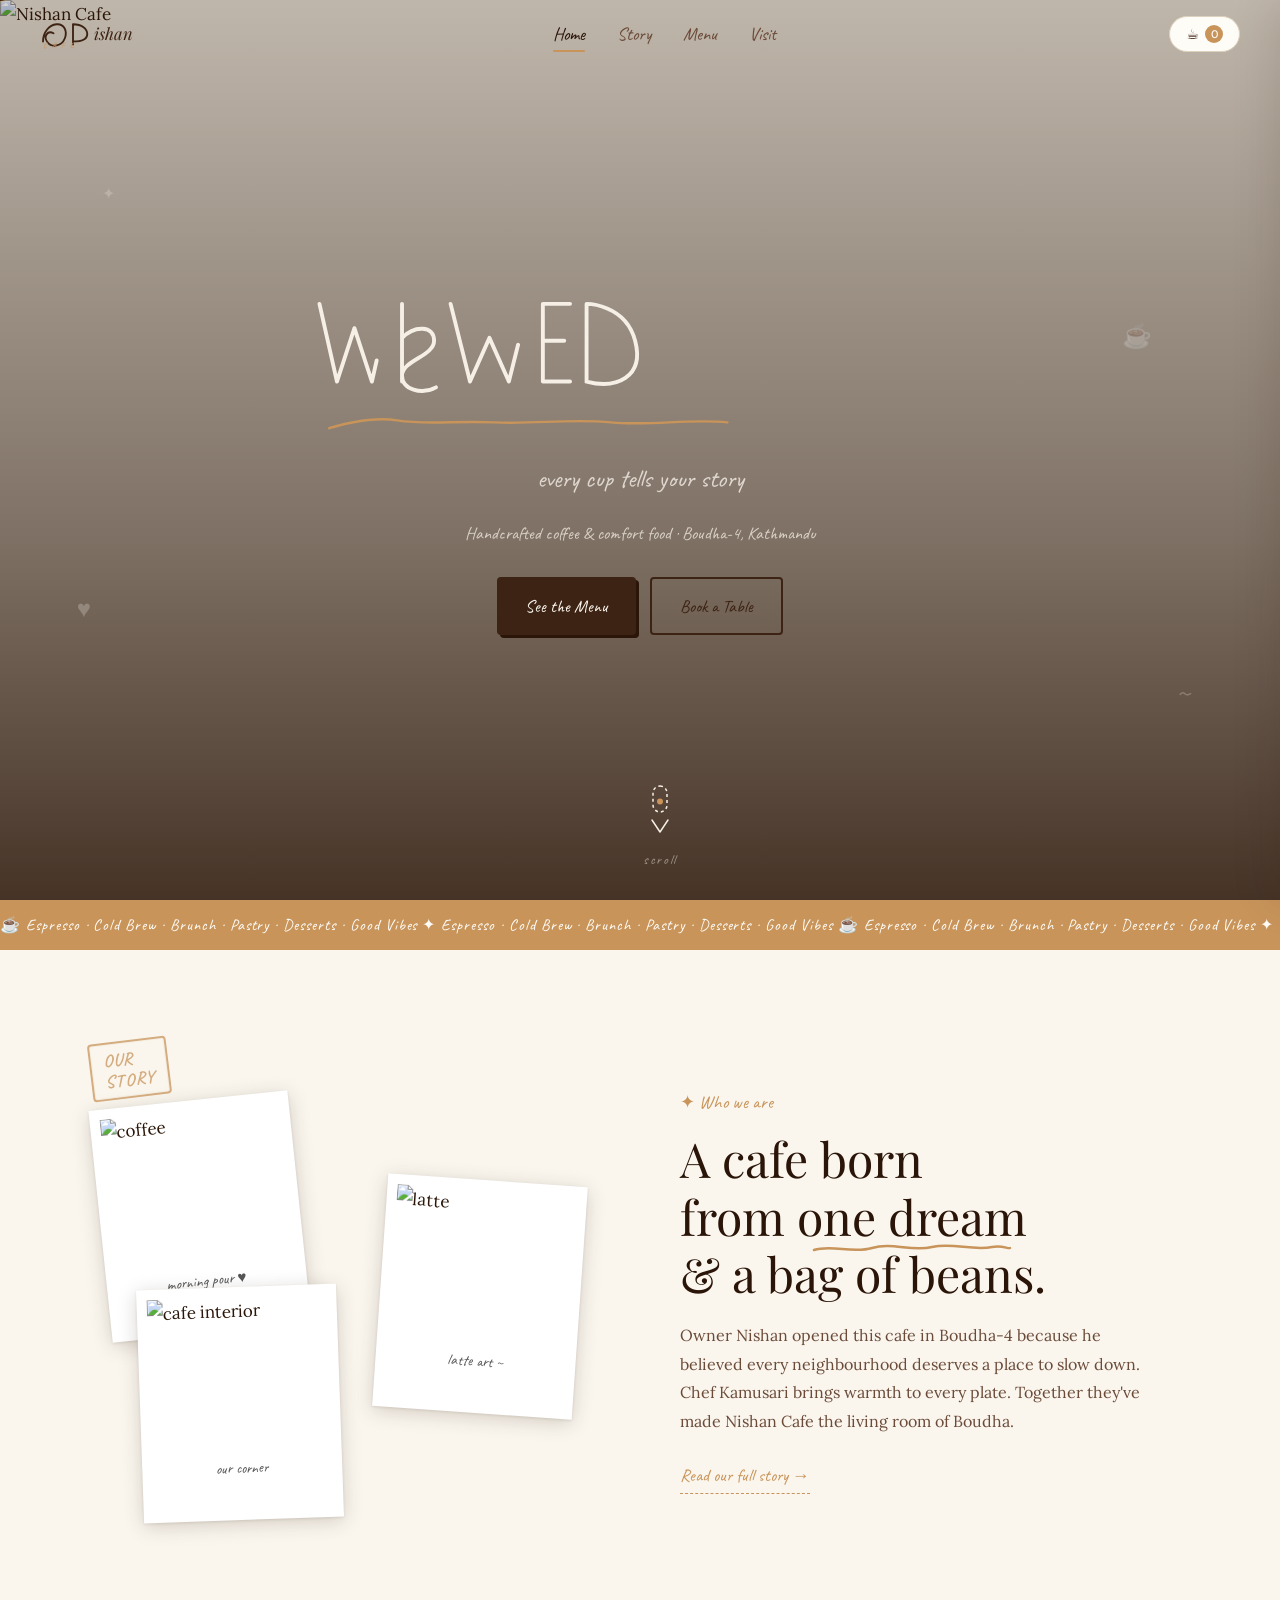
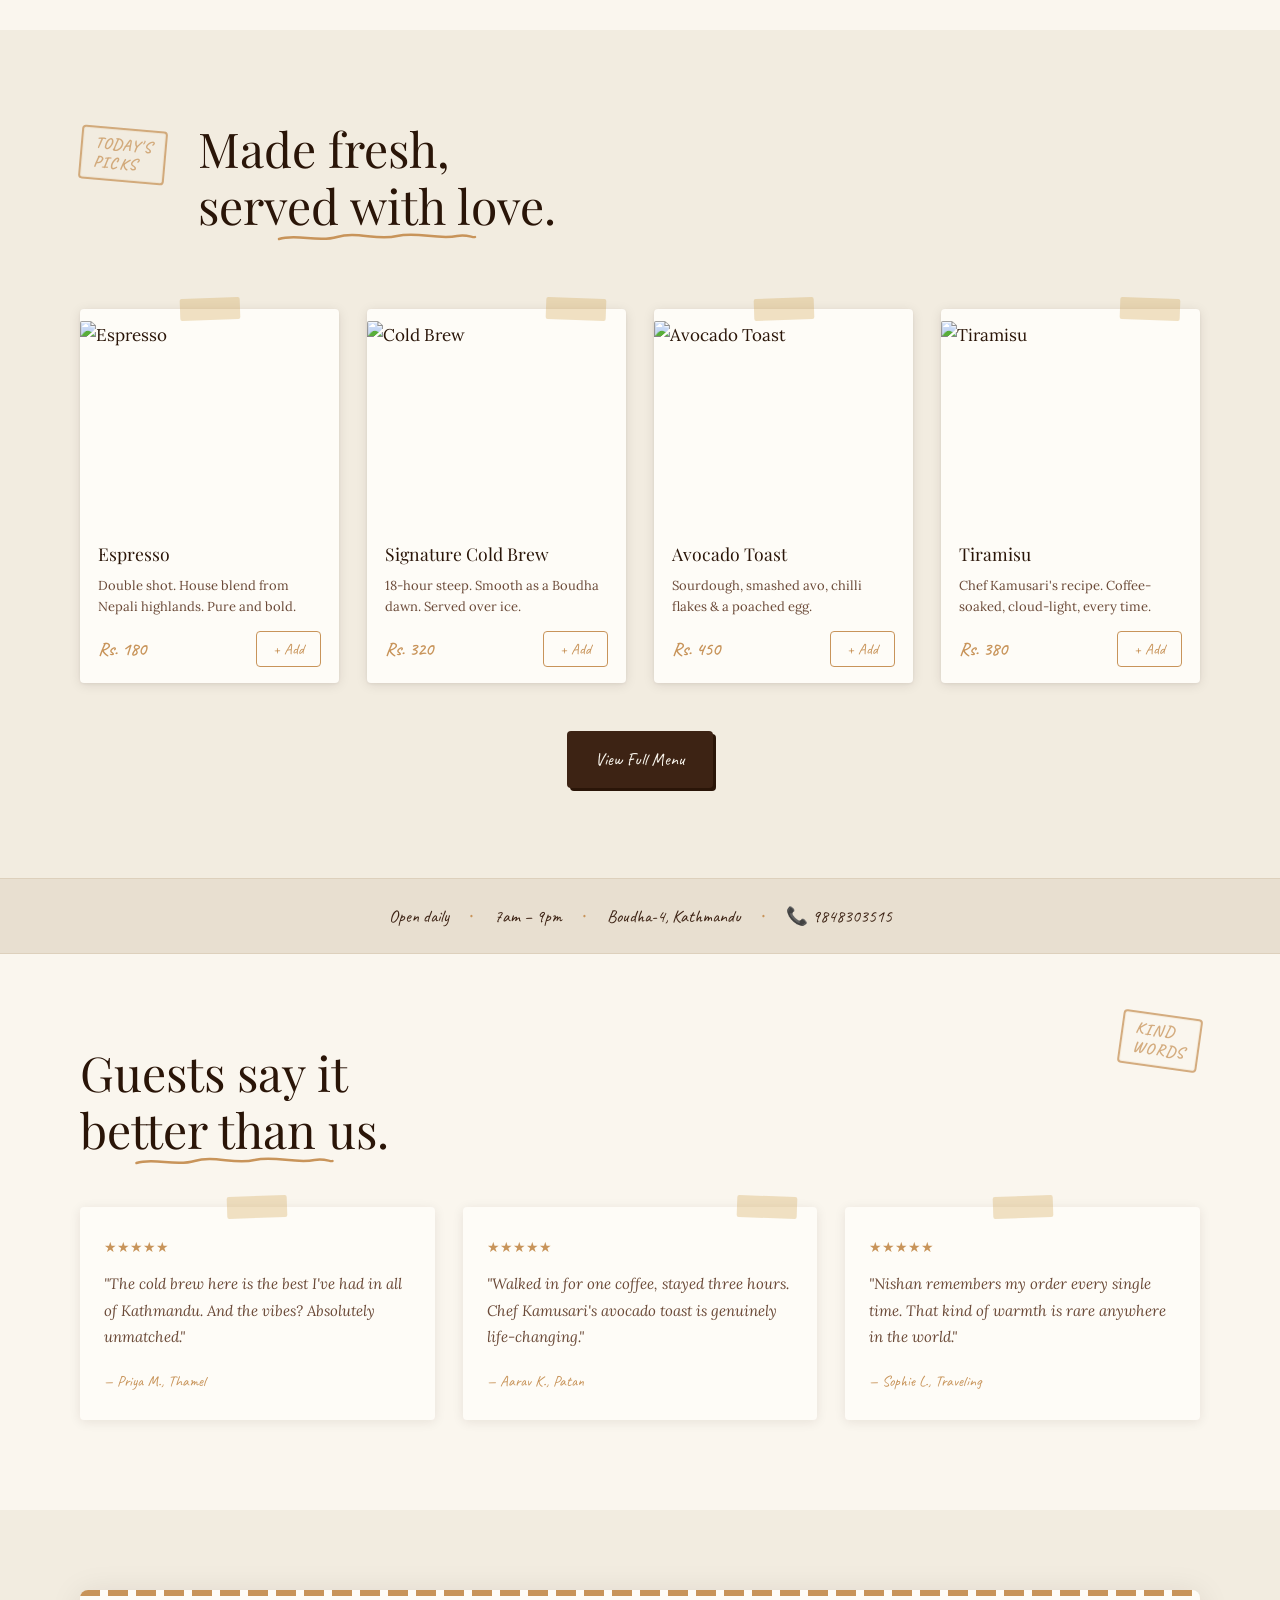
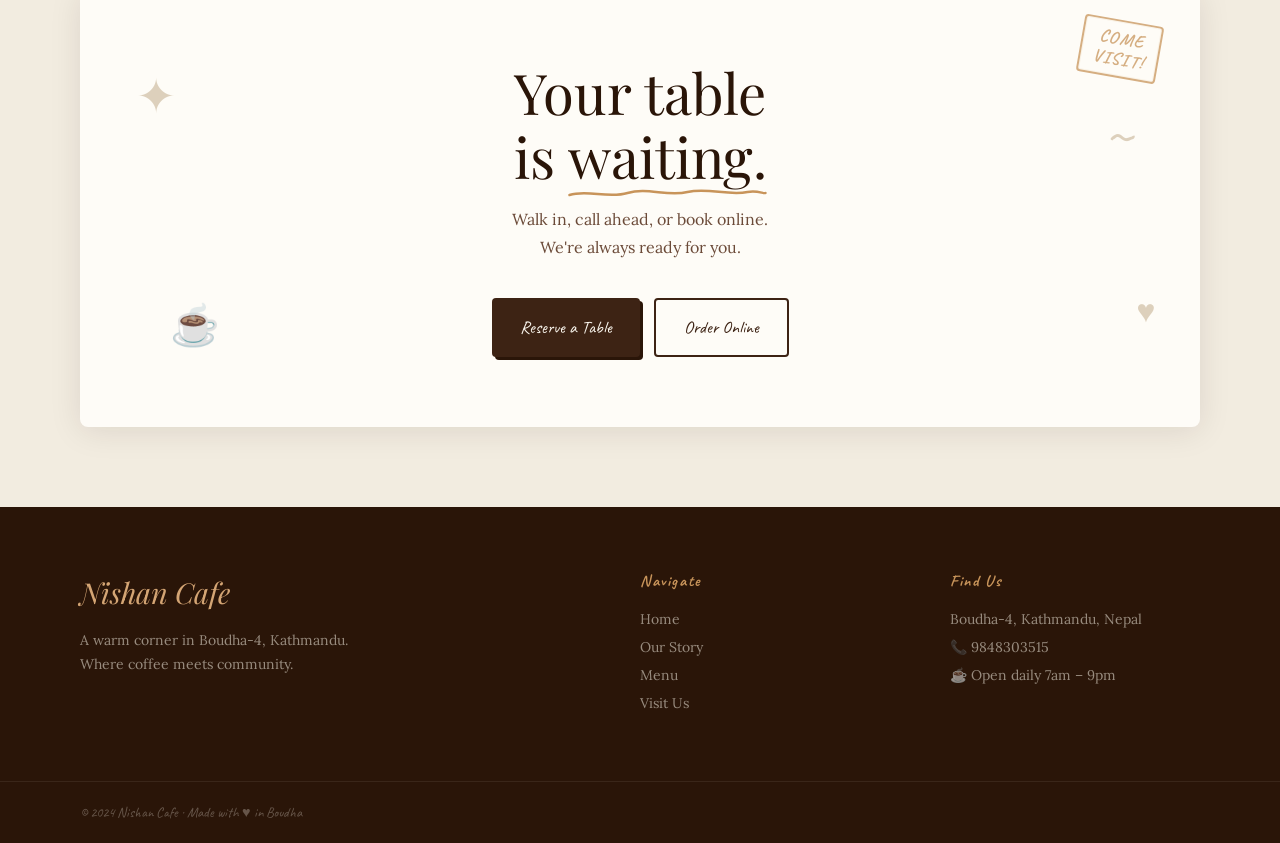
==== commit 6b715c65: "Update index.html" ====
--- a/index.html
+++ b/index.html
@@ -5,6 +5,14 @@
 <meta name="viewport" content="width=device-width, initial-scale=1.0">
 <title>Nishan Cafe — Boudha-4, Kathmandu</title>
 <link rel="stylesheet" href="styles.css">
+<!-- Google Analytics -->
+<script async src="https://www.googletagmanager.com/gtag/js?id=G-DVR011CXYS"></script>
+<script>
+  window.dataLayer = window.dataLayer || [];
+  function gtag(){dataLayer.push(arguments);}
+  gtag("js", new Date());
+  gtag("config", "G-DVR011CXYS");
+</script>
 <link href="https://fonts.googleapis.com/css2?family=Playfair+Display:ital,wght@0,400;0,700;1,400;1,700&family=Caveat:wght@400;500;600;700&family=Lora:ital,wght@0,400;0,500;1,400&family=DM+Sans:wght@300;400;500&display=swap" rel="stylesheet">
 </head>
 <body>
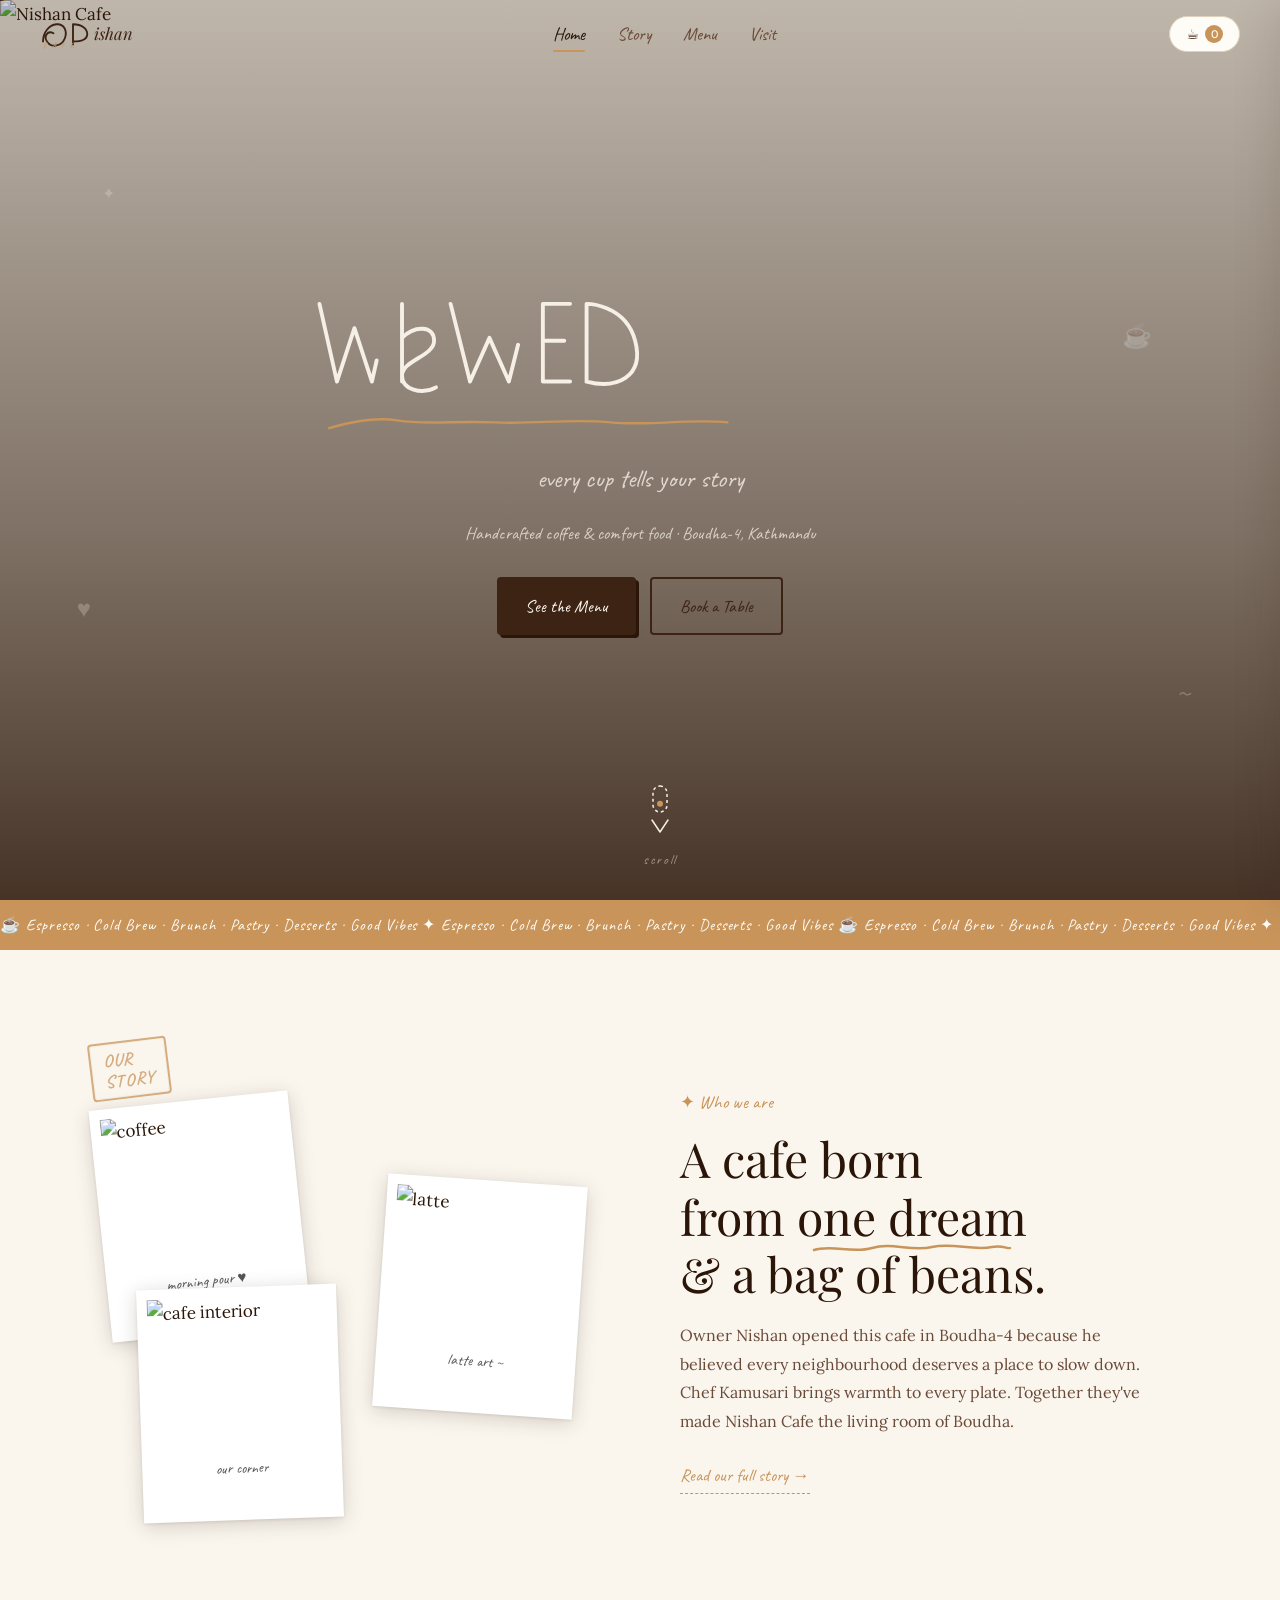
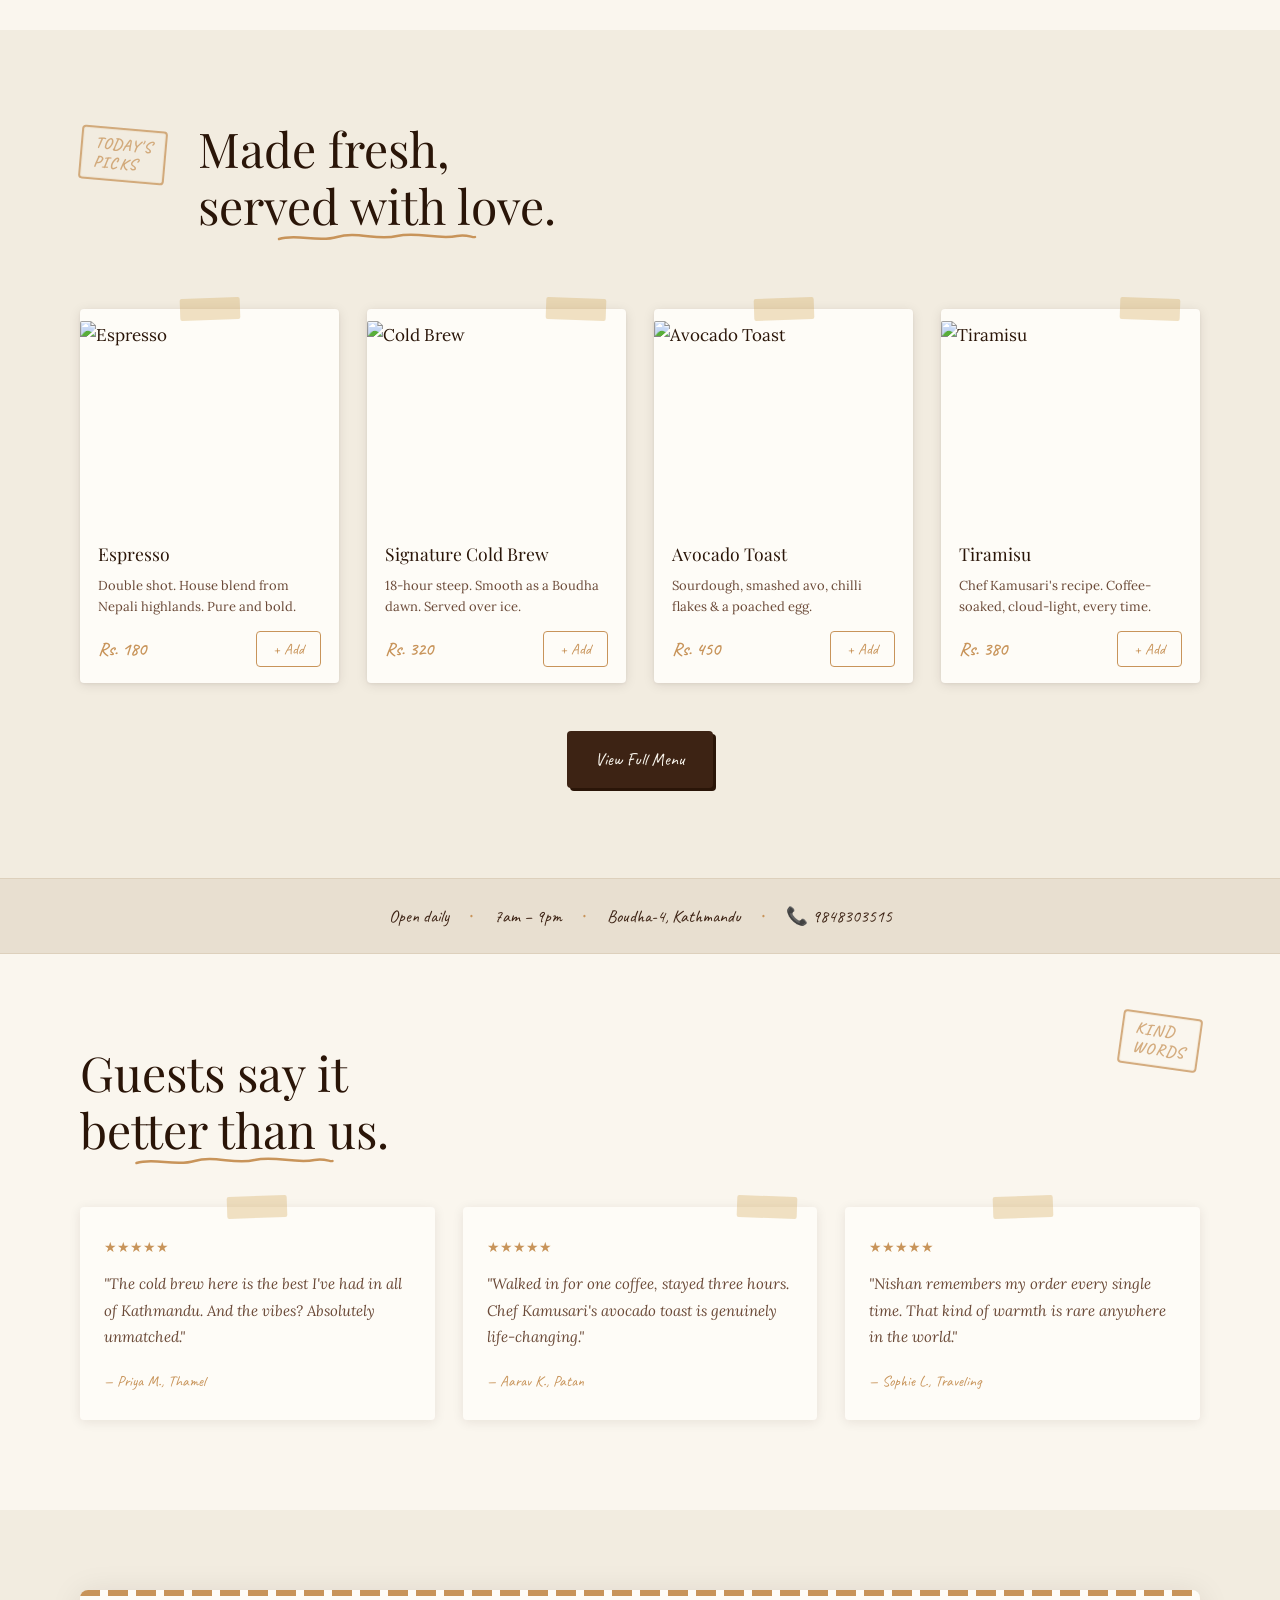
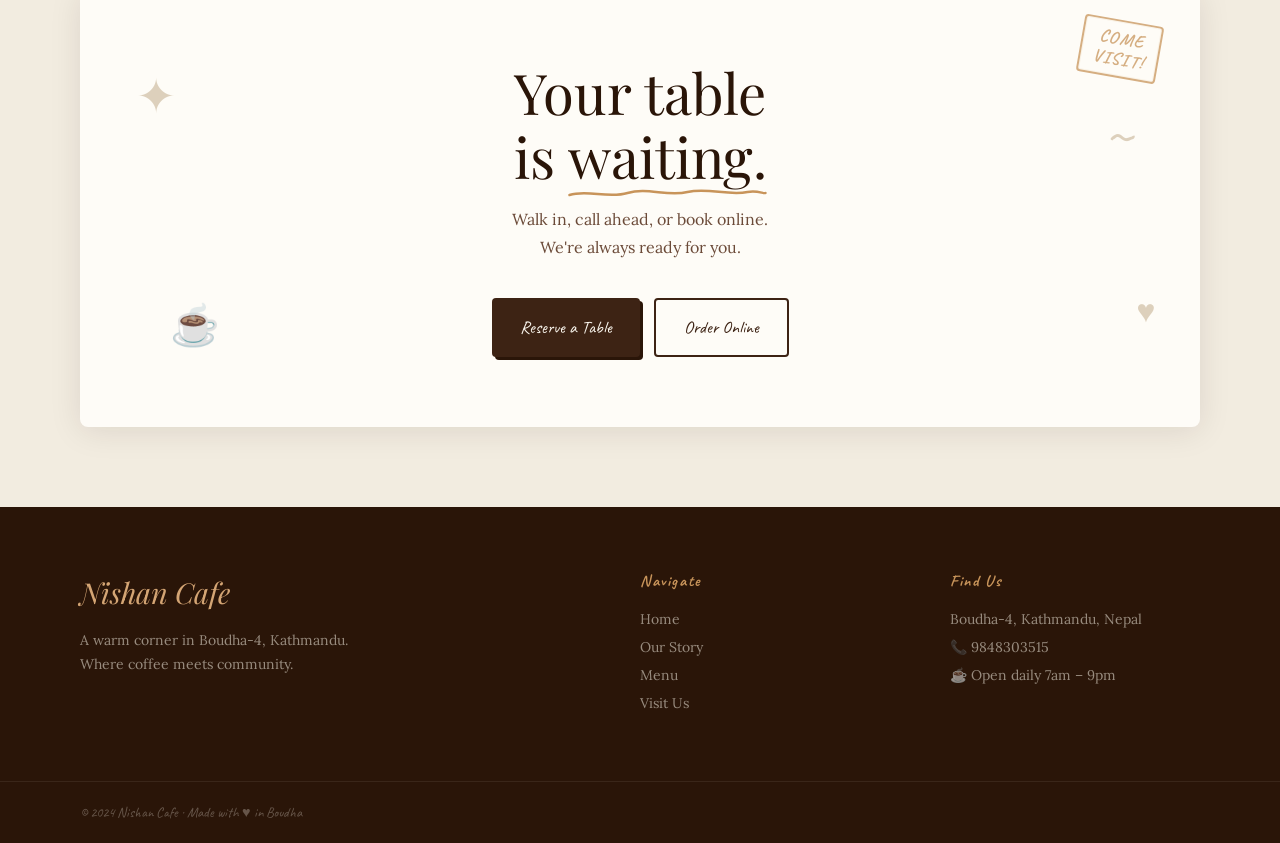
==== commit dd25cb31: "Update index.html" ====
--- a/index.html
+++ b/index.html
@@ -201,7 +201,7 @@
     <div class="feat-card bounce-reveal" style="--bd:.25s">
       <div class="feat-tape"></div>
       <div class="feat-img">
-        <img src="https://images.unsplash.com/photo-1541519227354-08fa5d50c820?w=600&q=80" alt="Avocado Toast">
+        <img src="https://images.unsplash.com/photo-1603046891744-1f058c9e6f5c?w=600https://images.unsplash.com/photo-1541519227354-08fa5d50c820?w=600&q=80q=80" alt="Avocado Toast">
       </div>
       <div class="feat-body">
         <h3 class="feat-name">Avocado Toast</h3>
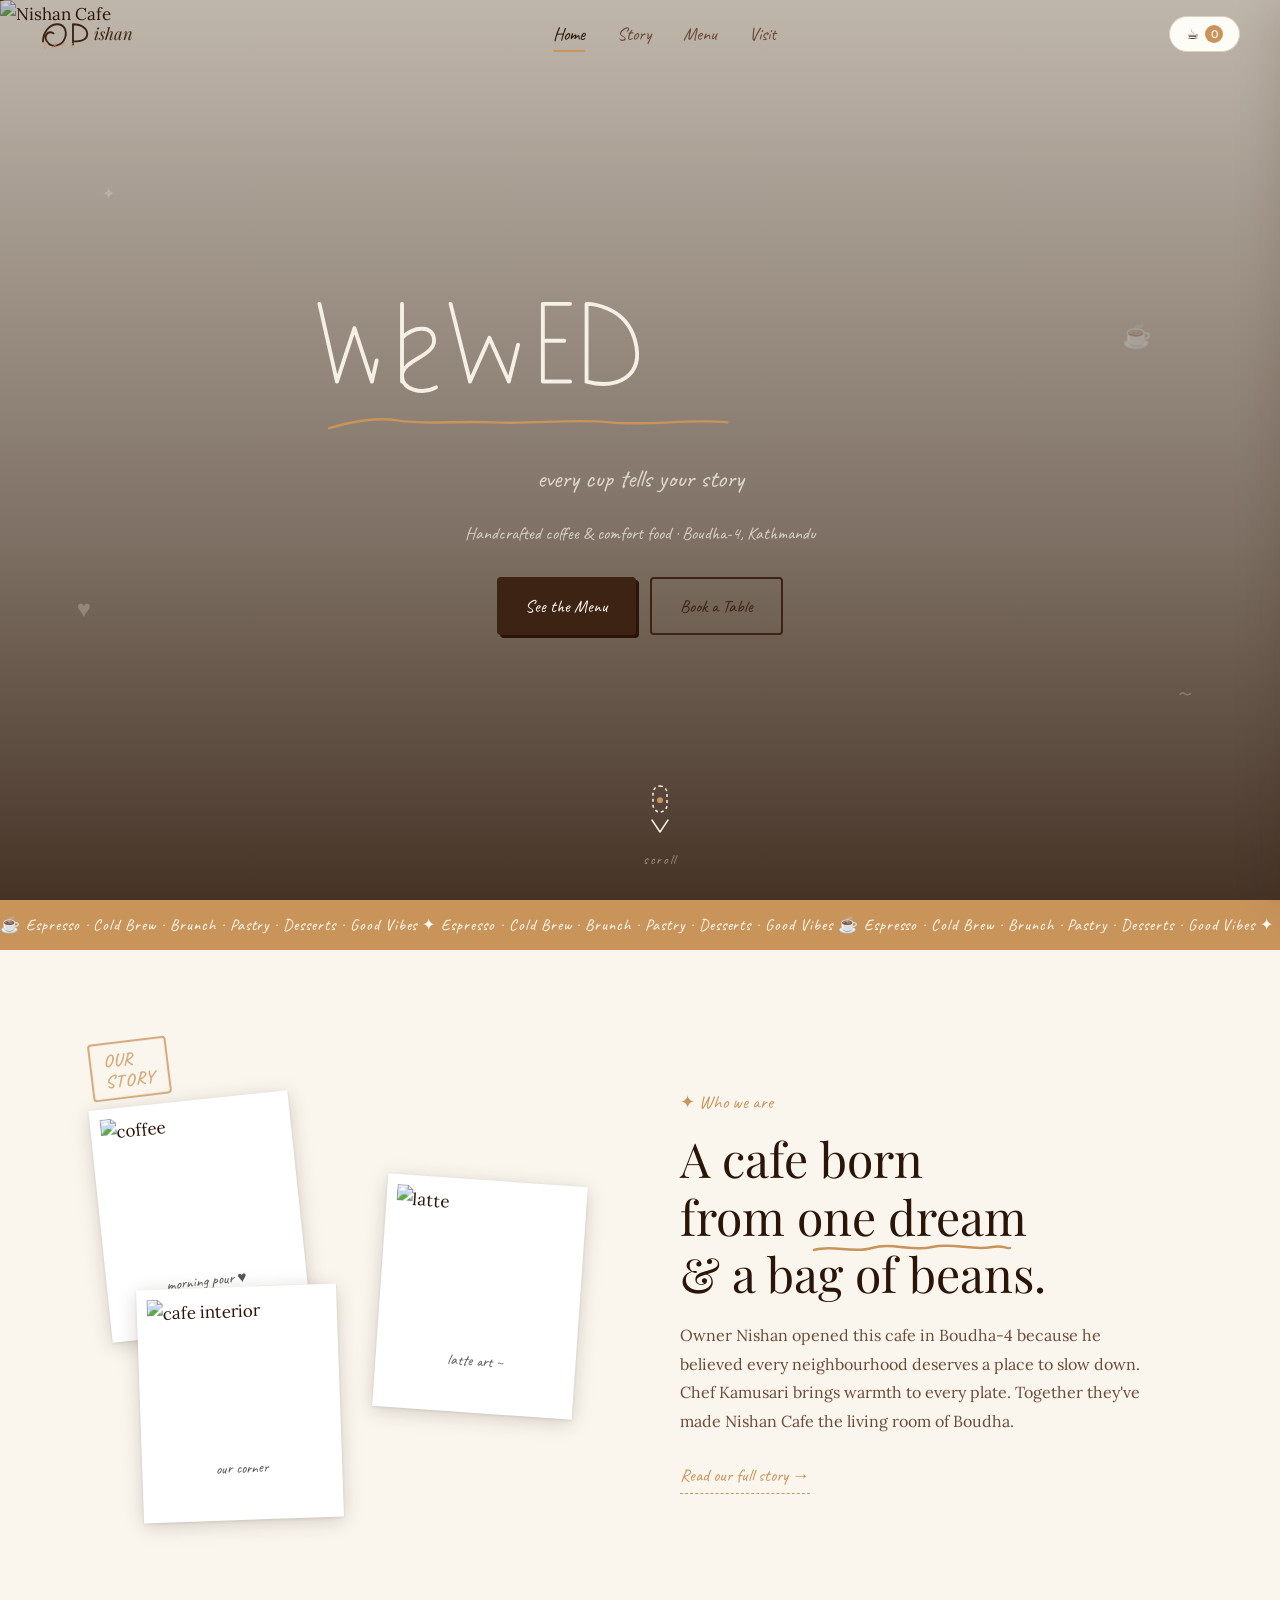
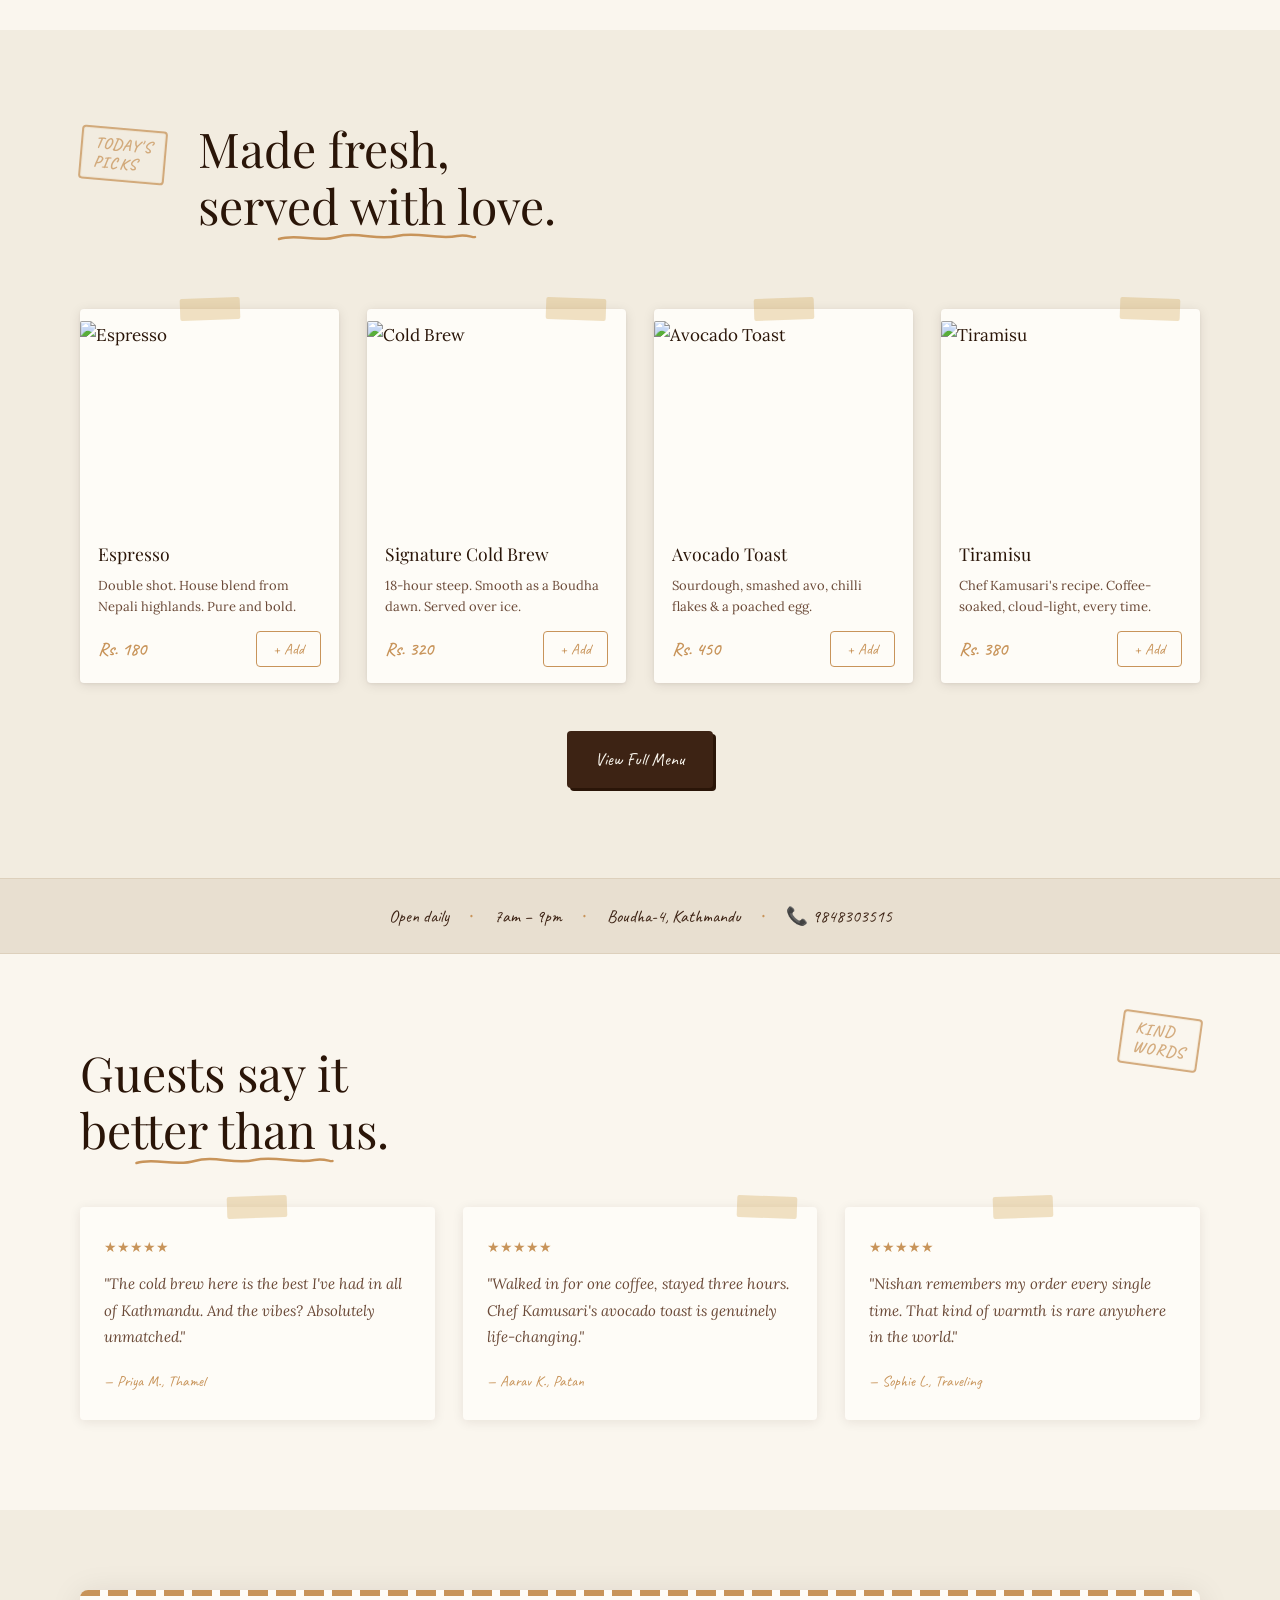
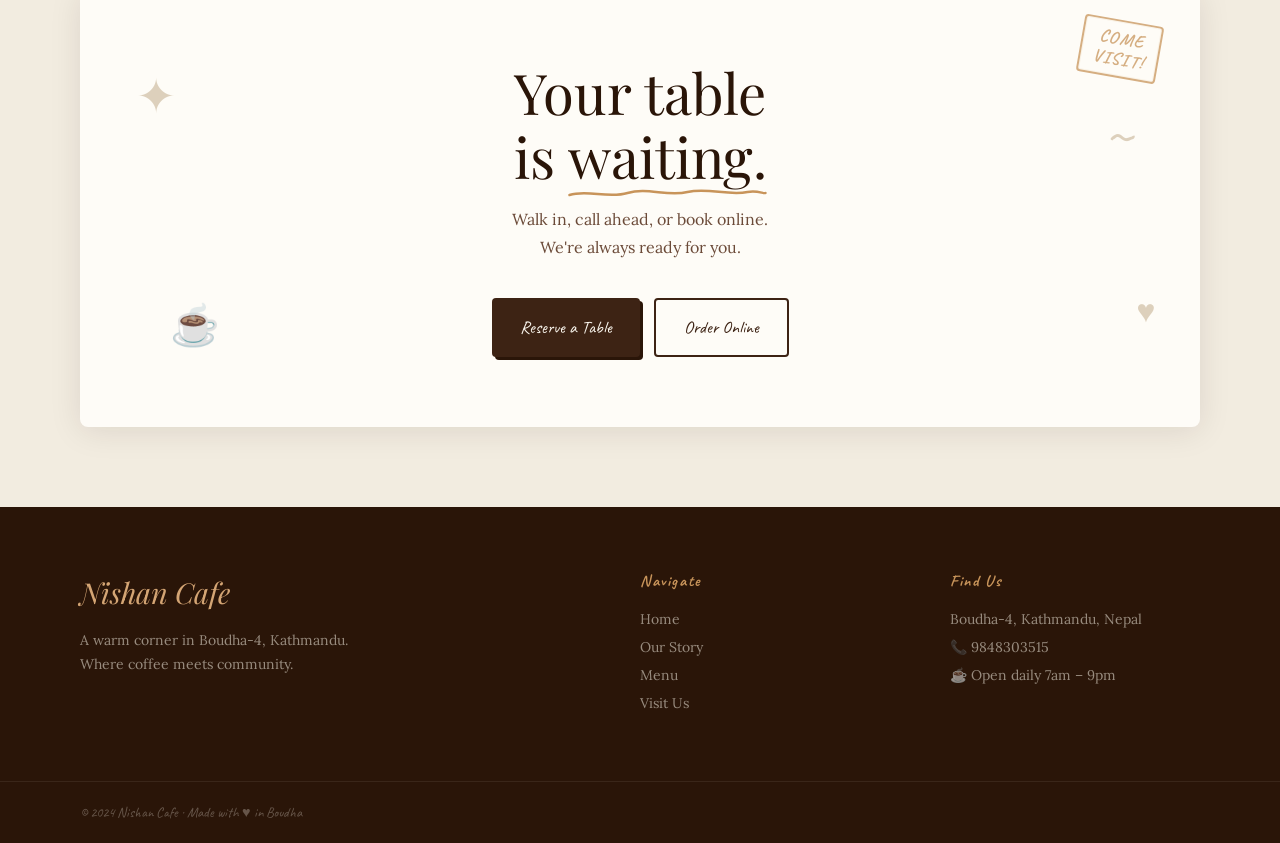
==== commit 8c764549: "Update index.html index" ====
--- a/index.html
+++ b/index.html
@@ -201,7 +201,7 @@
     <div class="feat-card bounce-reveal" style="--bd:.25s">
       <div class="feat-tape"></div>
       <div class="feat-img">
-        <img src="https://images.unsplash.com/photo-1603046891744-1f058c9e6f5c?w=600https://images.unsplash.com/photo-1541519227354-08fa5d50c820?w=600&q=80q=80" alt="Avocado Toast">
+        <img src="https://images.pexels.com/photos/1351238/pexels-photo-1351238.jpeg?auto=compresshttps://images.unsplash.com/photo-1541519227354-08fa5d50c820?w=600&q=80cs=tinysrgbhttps://images.unsplash.com/photo-1541519227354-08fa5d50c820?w=600&q=80w=600" alt="Avocado Toast">
       </div>
       <div class="feat-body">
         <h3 class="feat-name">Avocado Toast</h3>
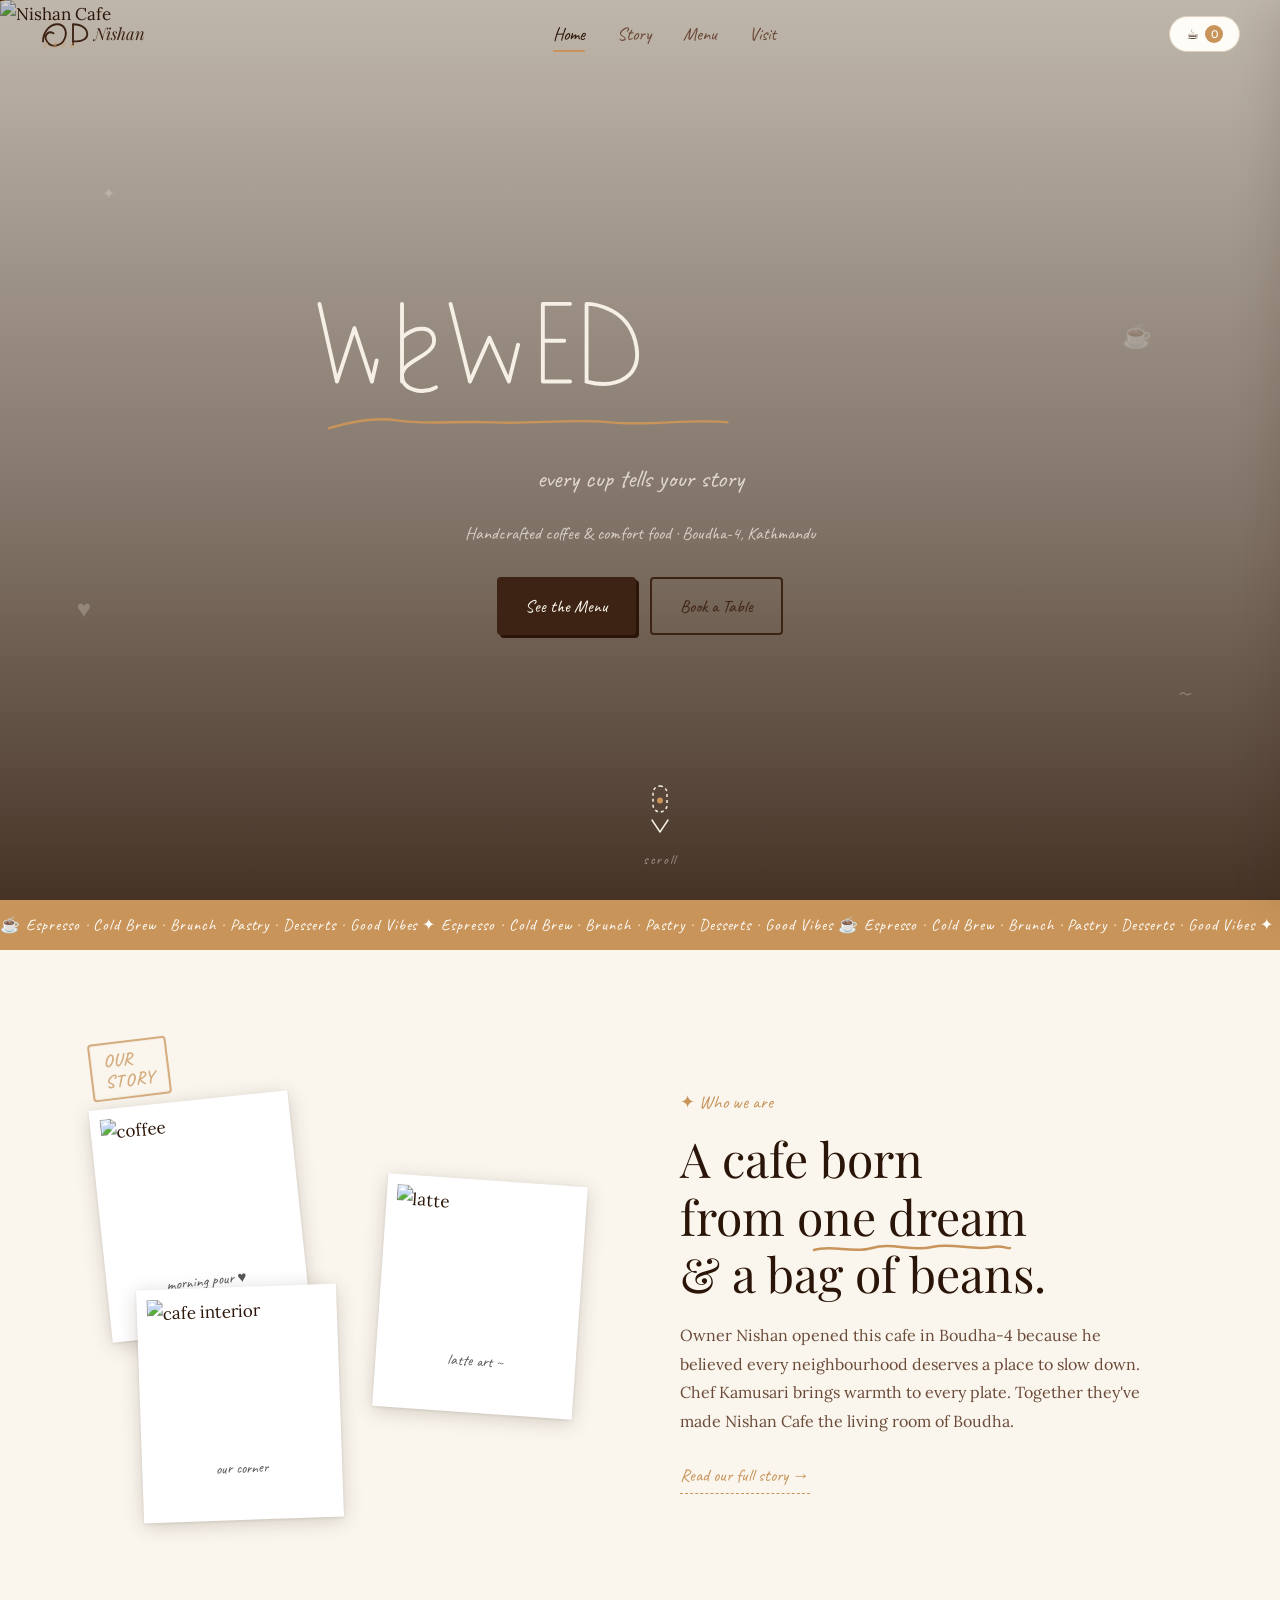
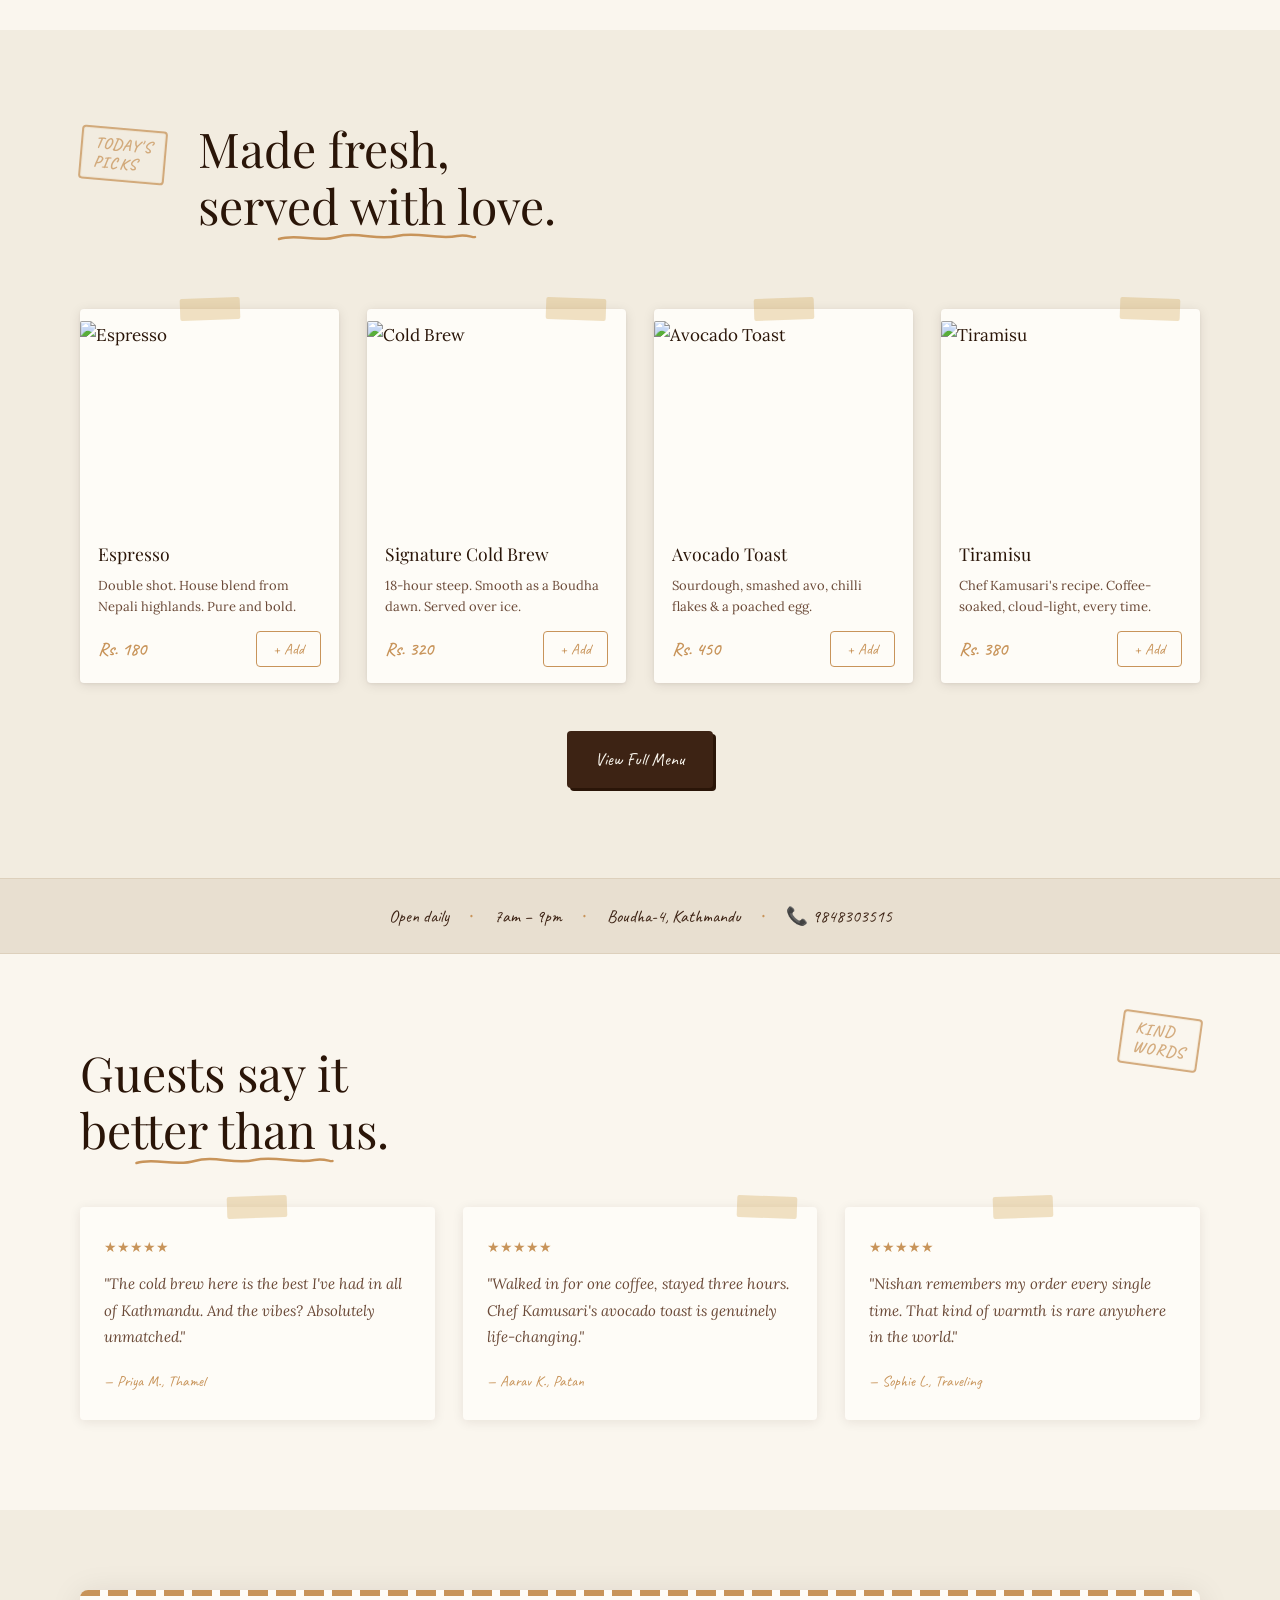
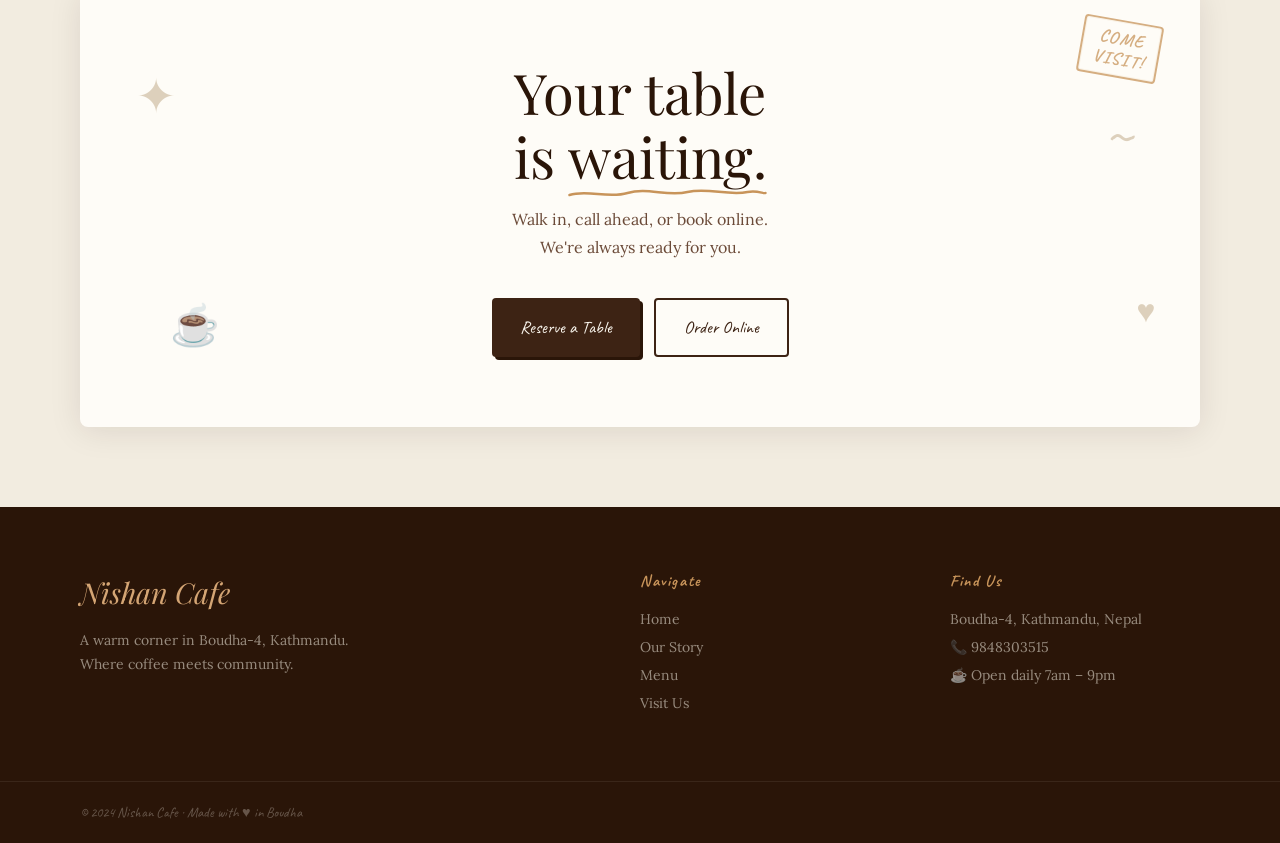
==== commit 755a1584: "Update index.html" ====
--- a/index.html
+++ b/index.html
@@ -45,7 +45,7 @@
     <svg class="nav-logo-svg" viewBox="0 0 160 36" fill="none">
       <path class="nav-draw" d="M4,28 C4,16 12,6 22,5 C32,4 37,14 33,24 C29,34 16,37 10,29 C4,21 10,13 18,17" stroke="#3d2314" stroke-width="2.5" stroke-linecap="round" fill="none"/>
       <path class="nav-draw" d="M44,5 L44,32 M44,5 C56,5 63,11 63,18 C63,25 56,28 44,28" stroke="#3d2314" stroke-width="2.5" stroke-linecap="round" fill="none" style="--nd:.1s"/>
-      <text x="72" y="26" font-family="Playfair Display" font-style="italic" font-size="22" fill="#3d2314">ishan</text>
+      <text x="72" y="26" font-family="Playfair Display" font-style="italic" font-size="22" fill="#3d2314">Nishan</text>
       <text x="4" y="36" font-family="Caveat" font-size="11" fill="#c8945a" letter-spacing="2">C A F E</text>
     </svg>
   </a>
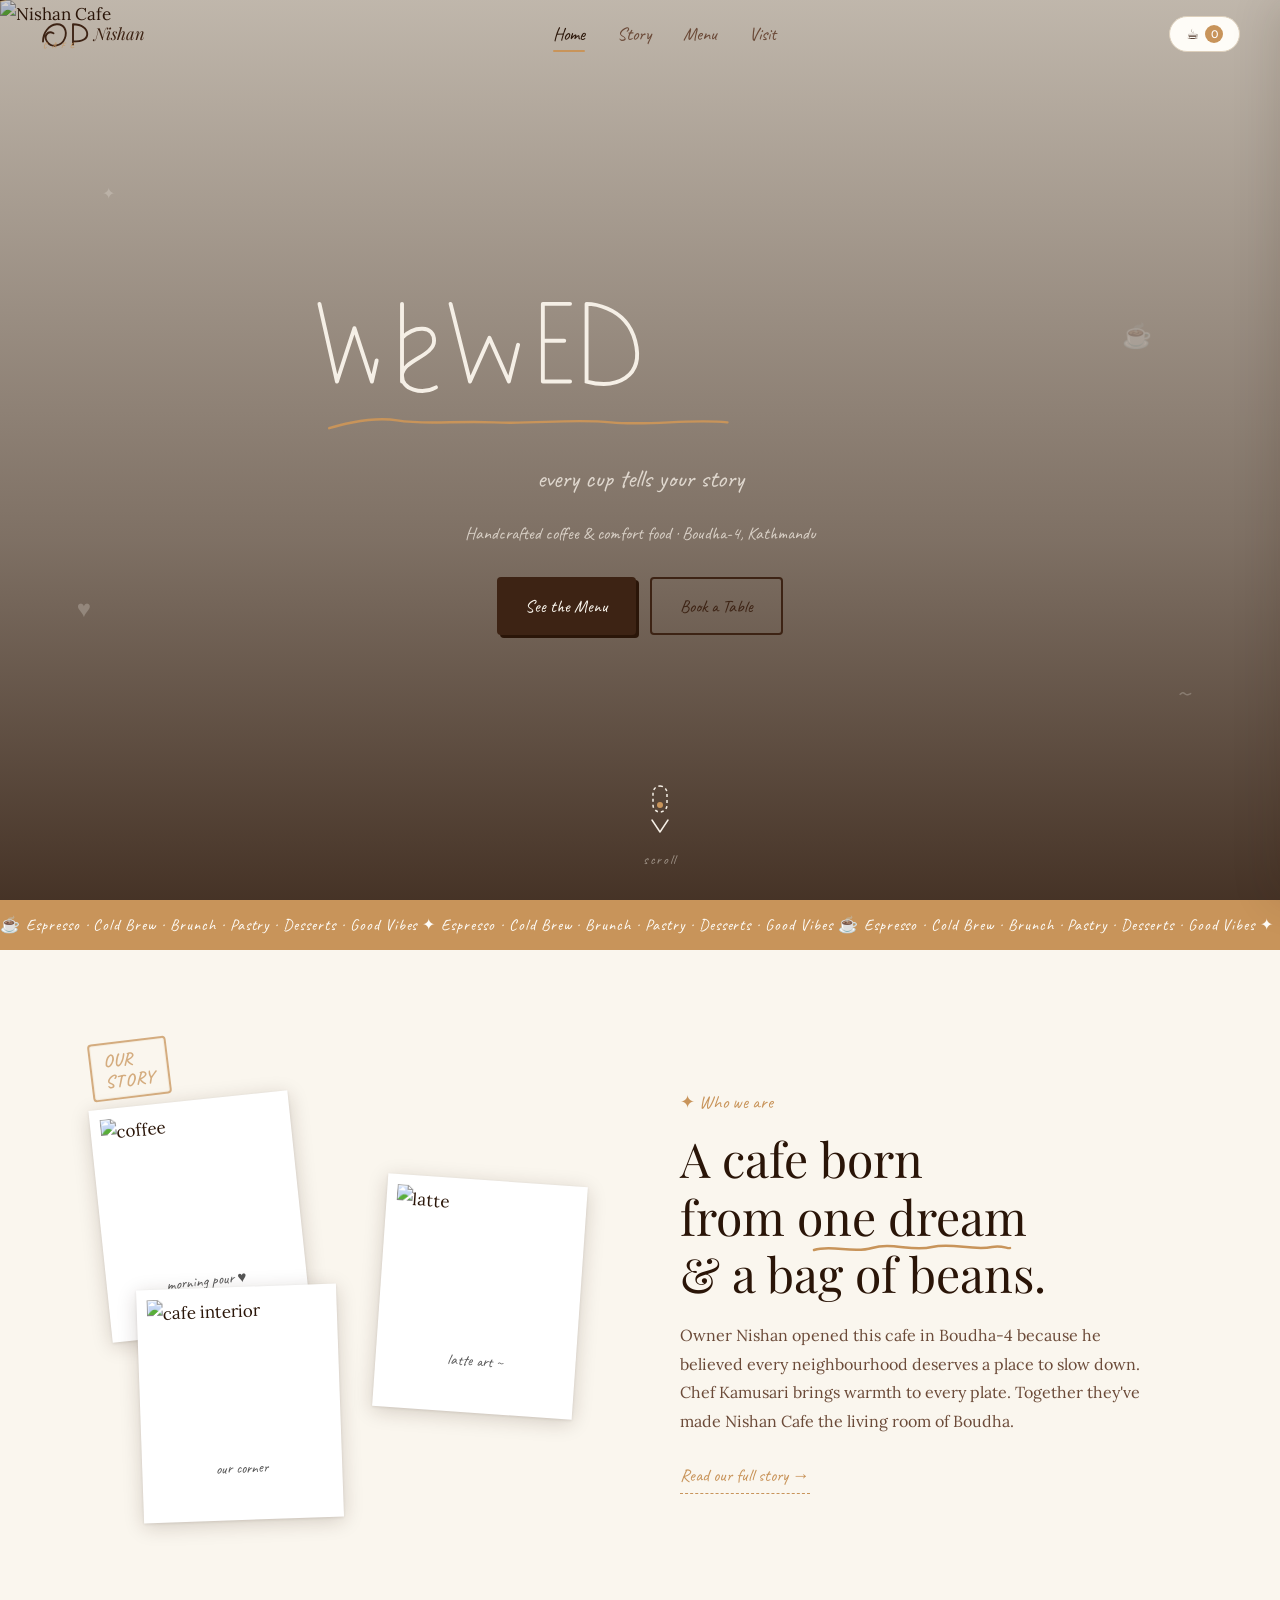
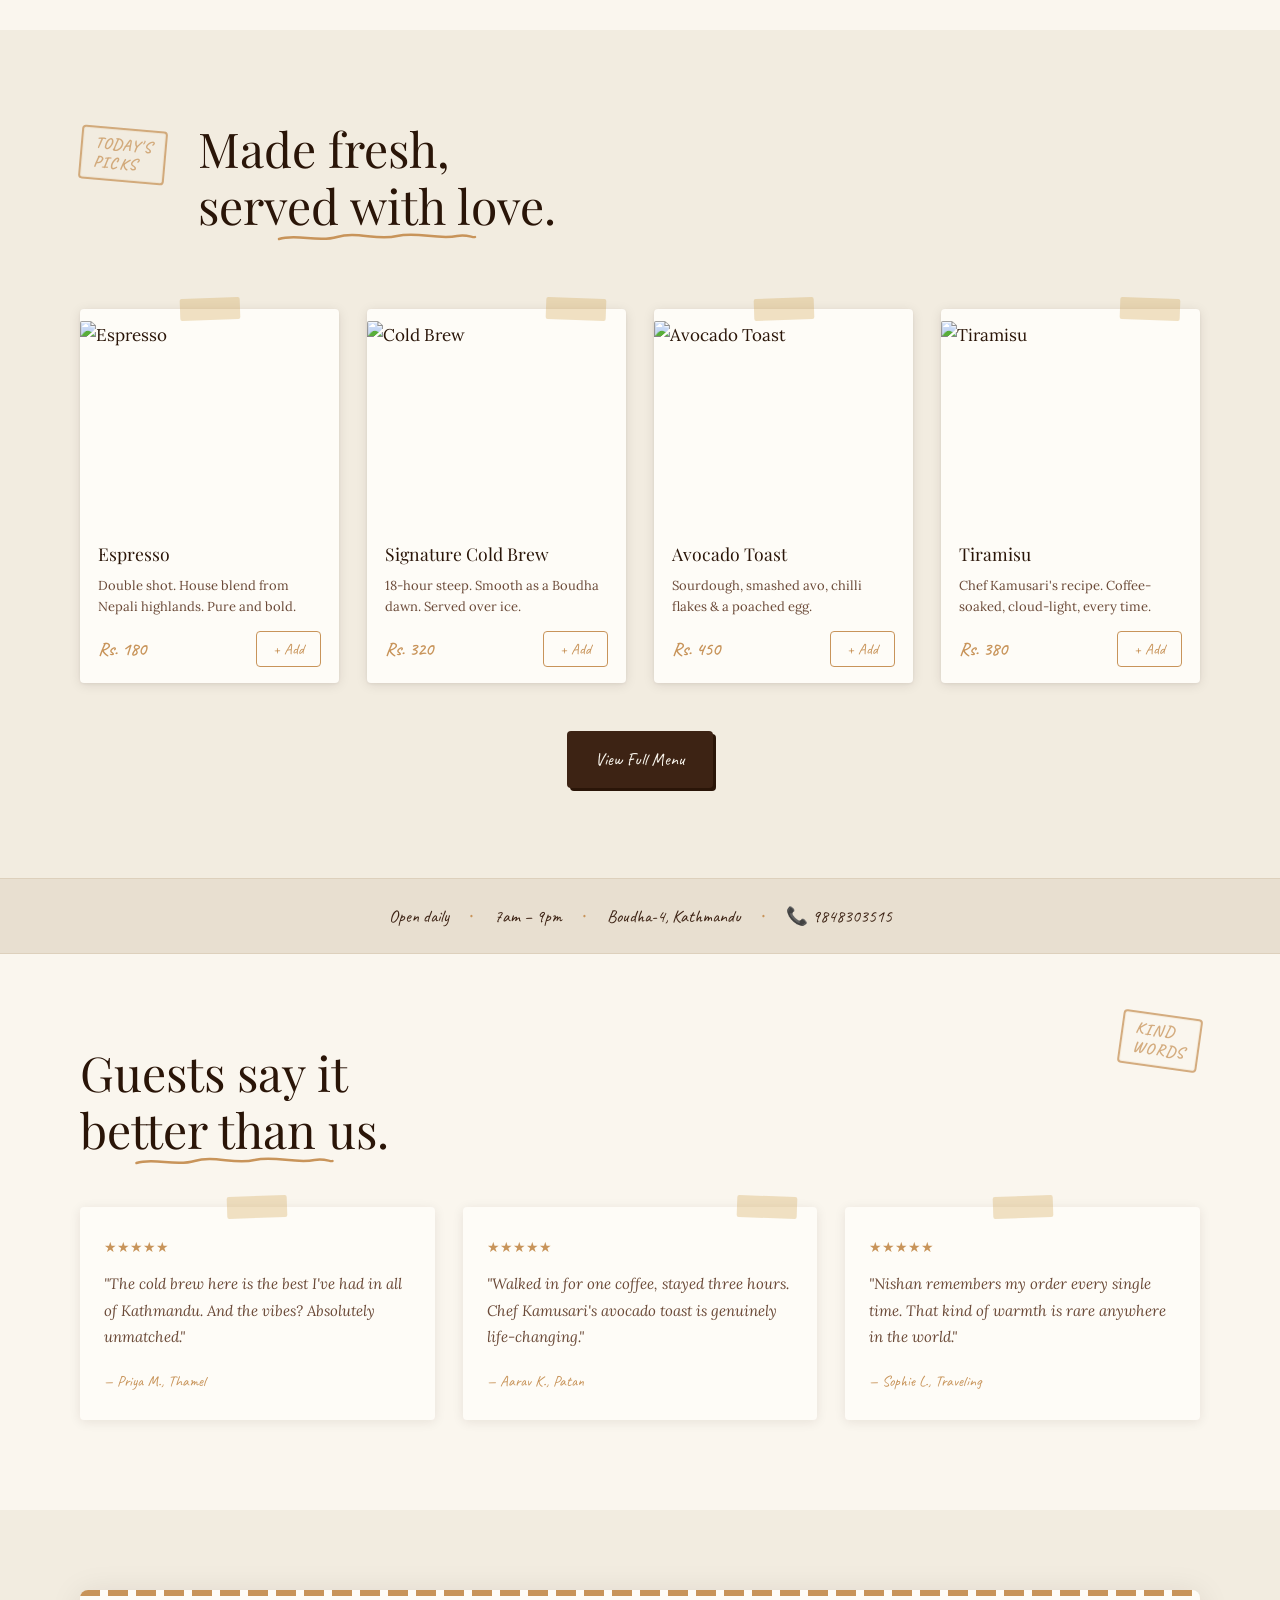
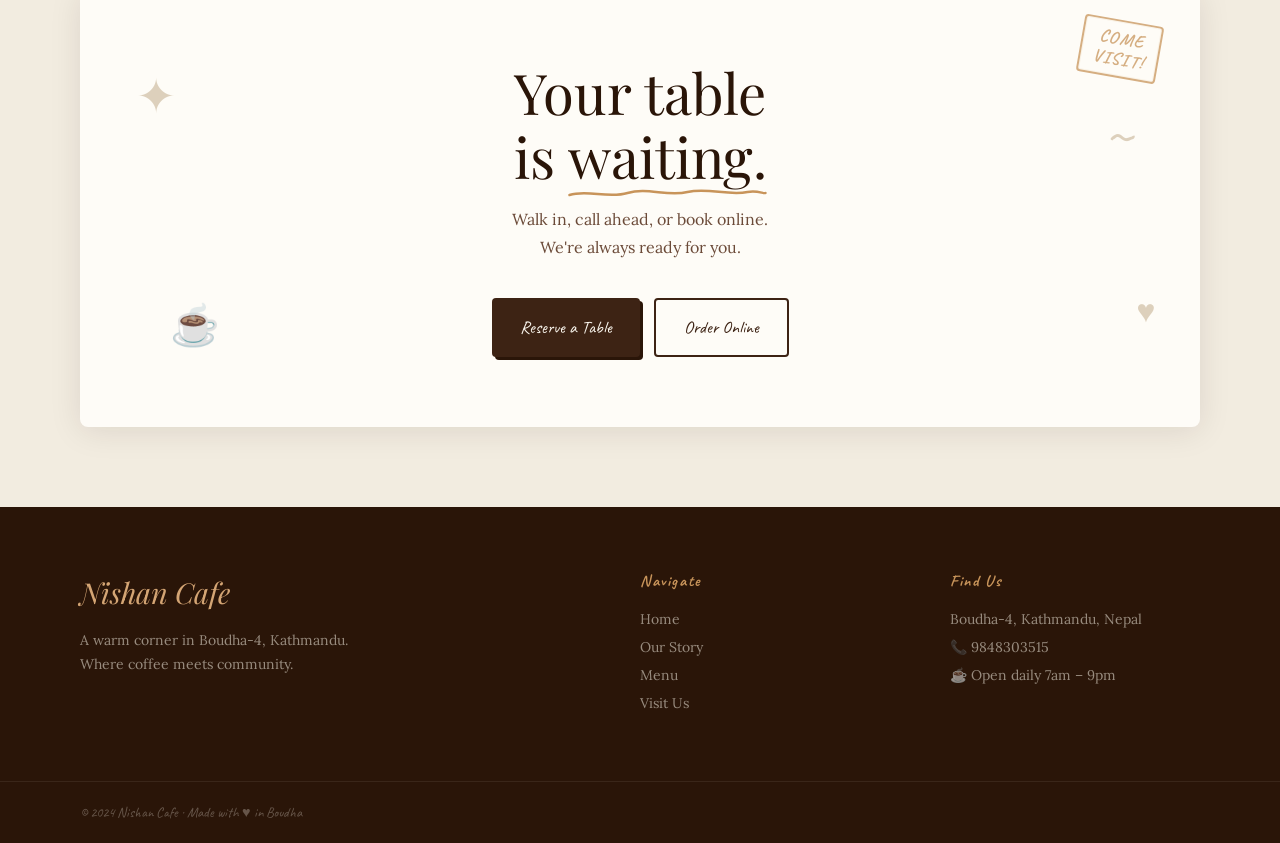
==== commit 24d51a01: "Update index.html" ====
--- a/index.html
+++ b/index.html
@@ -20,12 +20,8 @@
 <!-- LOADER -->
 <div class="loader" id="loader">
   <div class="loader-inner">
-    <svg class="loader-svg" viewBox="0 0 280 80" fill="none">
-      <path class="lpath" d="M10,60 C10,40 25,20 45,18 C65,16 75,35 68,52 C61,69 40,74 28,62 C16,50 28,36 42,42" stroke="#3d2314" stroke-width="3.5" stroke-linecap="round" fill="none"/>
-      <path class="lpath" d="M85,18 L85,70 M85,18 C105,18 118,28 118,42 C118,56 105,63 85,63" stroke="#3d2314" stroke-width="3.5" stroke-linecap="round" fill="none" style="--dl:.18s"/>
-      <path class="lpath" d="M132,18 L132,70 M132,40 C145,26 168,26 168,42 C168,58 132,62 132,75" stroke="#3d2314" stroke-width="3.5" stroke-linecap="round" fill="none" style="--dl:.36s"/>
-      <path class="lpath" d="M185,18 C185,18 200,18 208,35 C216,52 210,68 193,70 C176,72 175,55 185,18Z" stroke="#3d2314" stroke-width="3.5" stroke-linecap="round" fill="none" style="--dl:.54s"/>
-      <path class="lpath" d="M230,20 L255,68 M280,20 L255,68" stroke="#c8945a" stroke-width="3.5" stroke-linecap="round" fill="none" style="--dl:.72s"/>
+    <svg class="loader-svg" viewBox="0 0 400 80" fill="none">
+      <text class="lpath" x="50%" y="50" text-anchor="middle" font-family="Playfair Display" font-style="italic" font-size="40" fill="#3d2314" letter-spacing="3">Nishan Cafe</text>
     </svg>
     <p class="loader-hint">Boudha-4 · Est. 2019</p>
   </div>
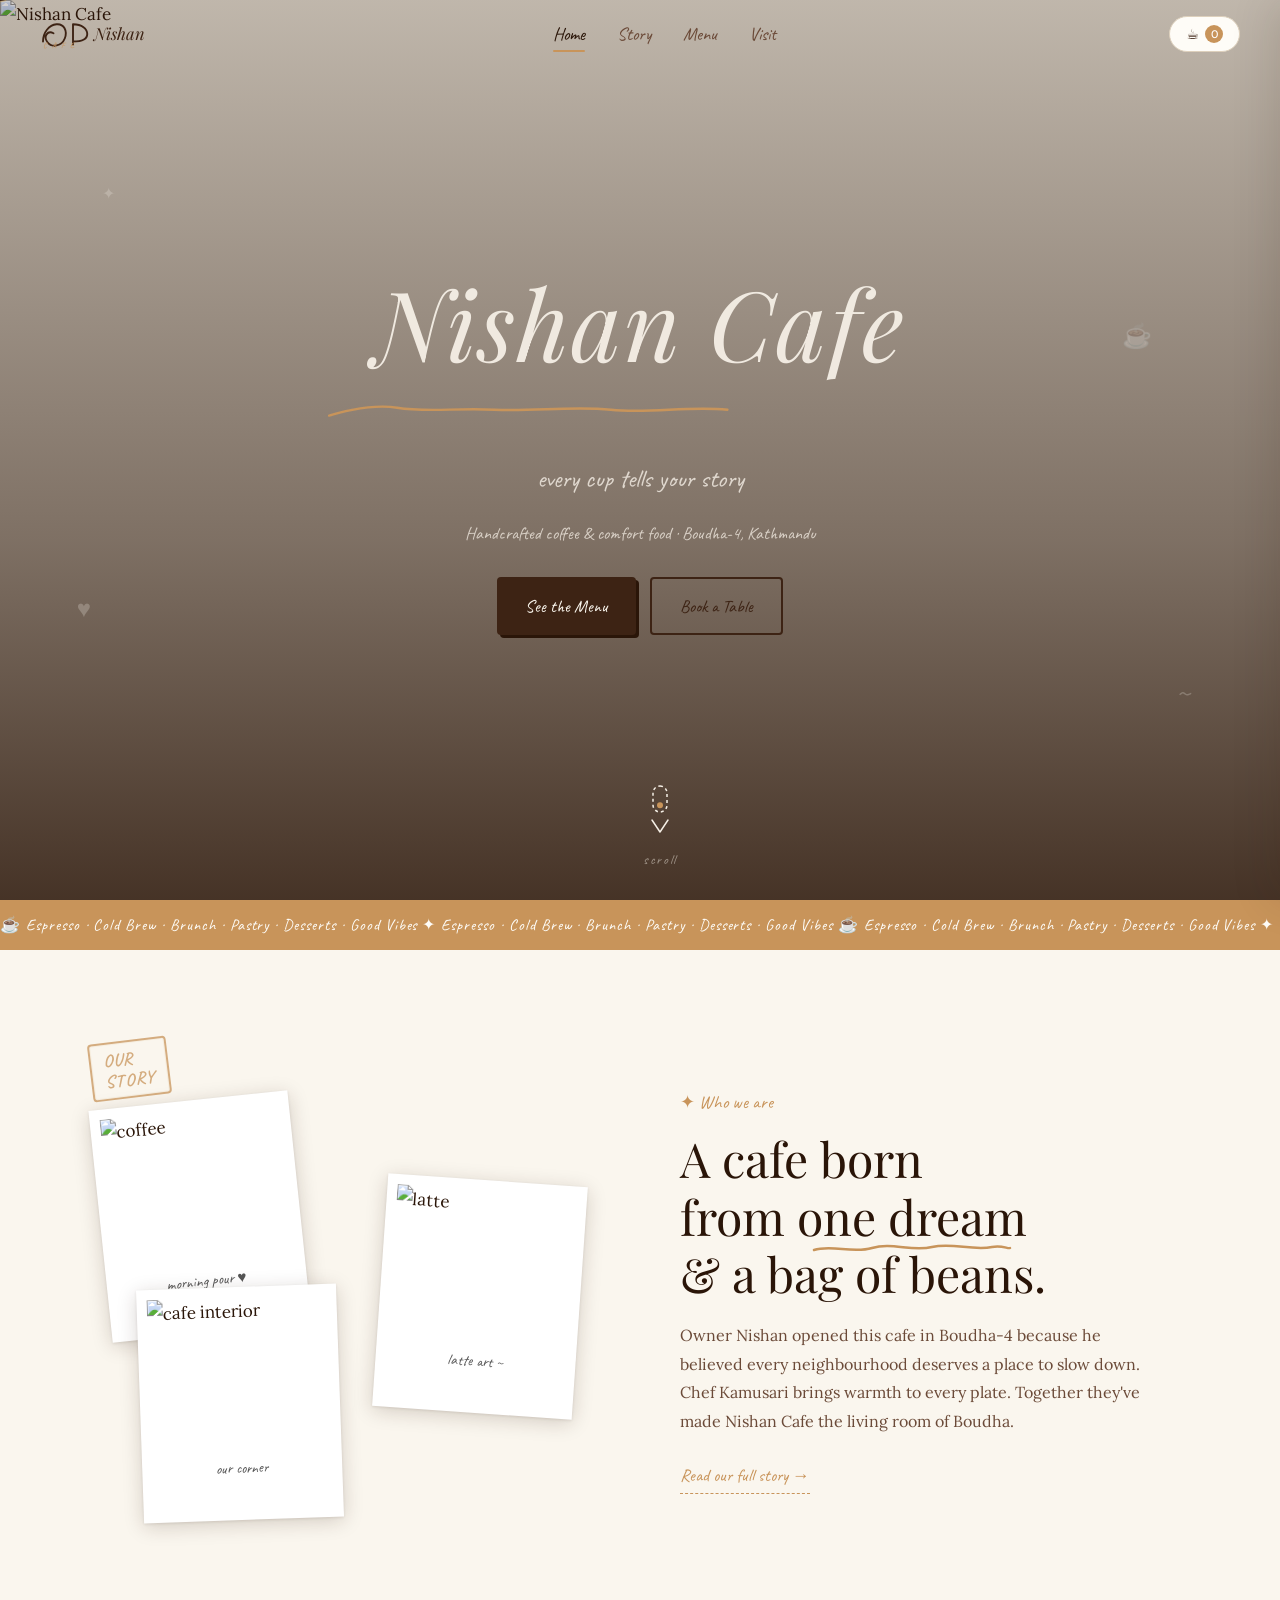
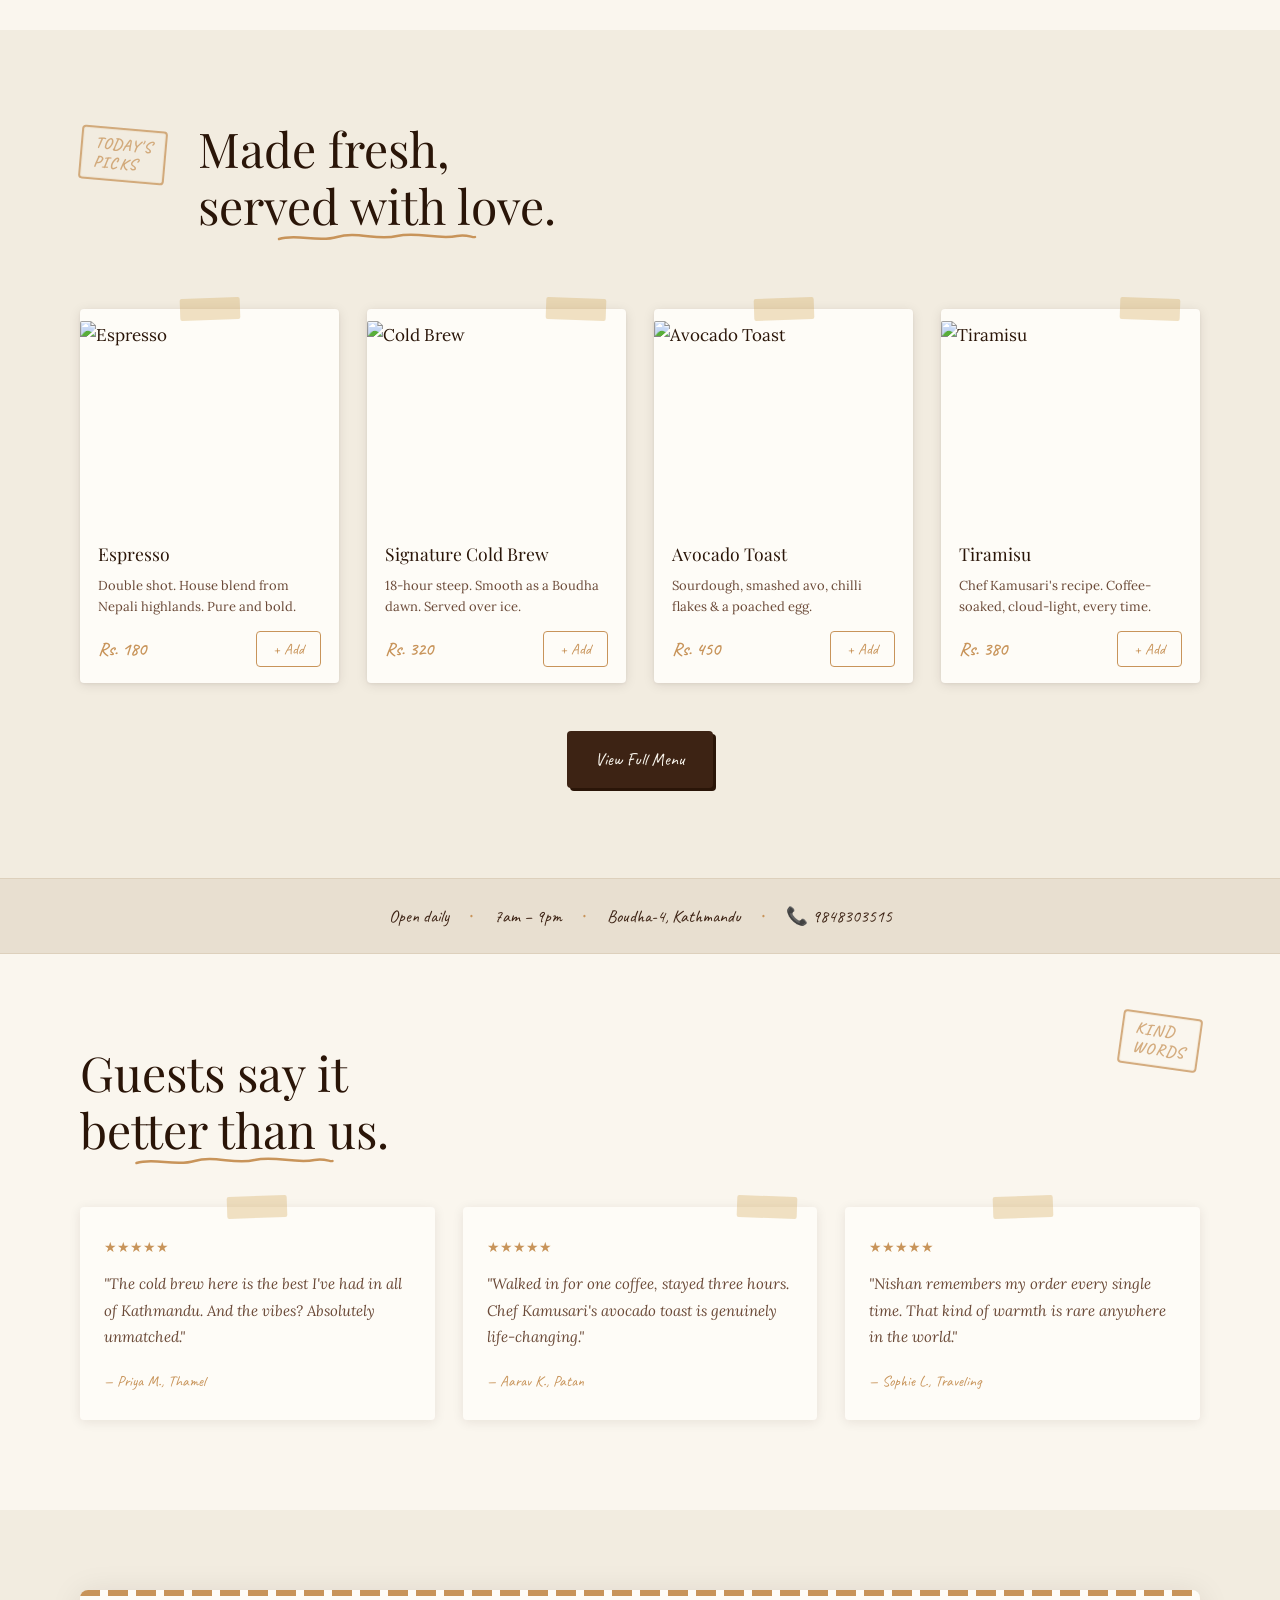
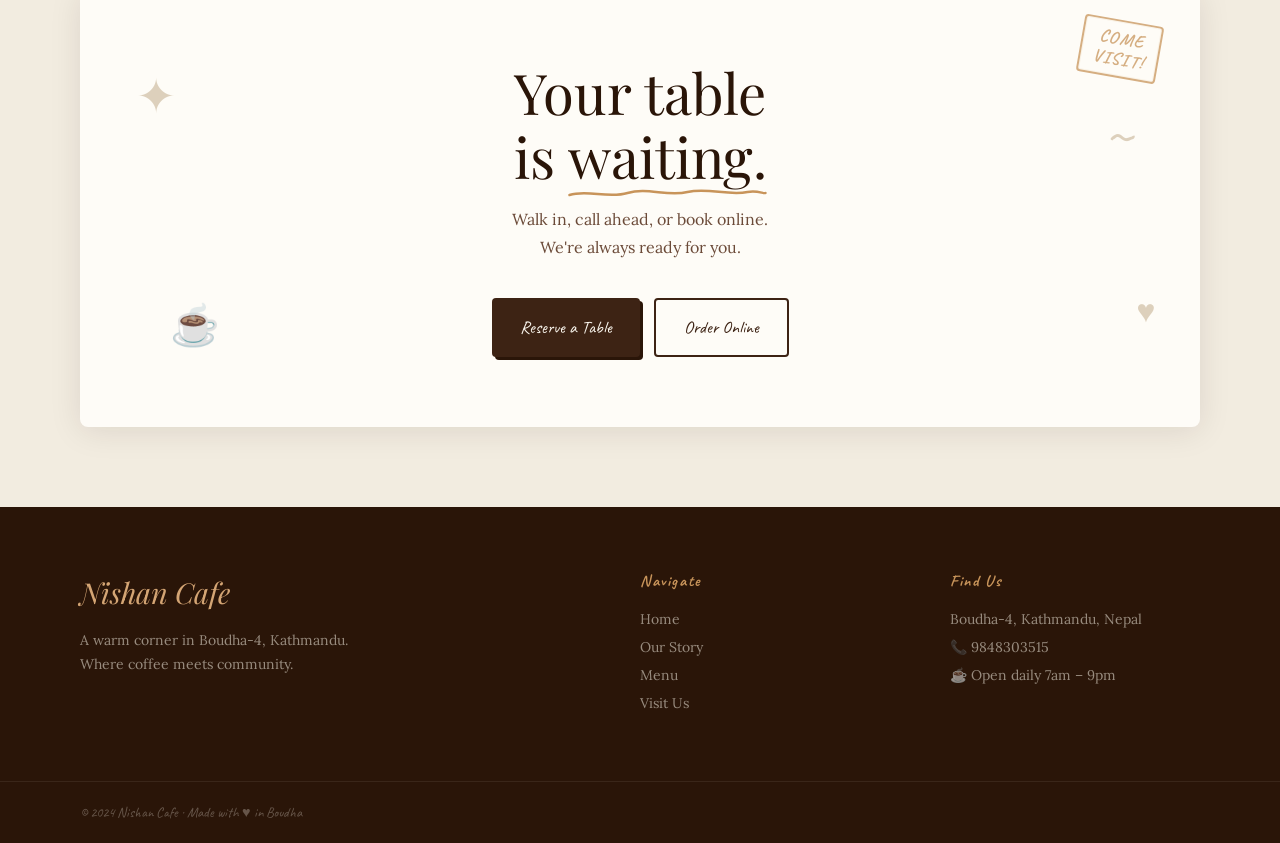
==== commit cfbec2f7: "Update index.html" ====
--- a/index.html
+++ b/index.html
@@ -86,14 +86,8 @@
     <!-- SVG drawn headline -->
     <div class="hero-svg-wrap">
       <svg class="hero-svg" viewBox="0 0 700 180" fill="none" id="heroSvg">
-        <!-- "Where" -->
-        <path class="hpath" d="M20,40 L38,120 L56,65 L74,120 L92,40" stroke="#f5efe6" stroke-width="4" stroke-linecap="round" stroke-linejoin="round" fill="none" style="--hl:220"/>
-        <path class="hpath" d="M105,40 L105,120 M105,75 C118,62 138,62 138,78 C138,94 105,98 105,114 C105,128 125,134 140,126" stroke="#f5efe6" stroke-width="4" stroke-linecap="round" fill="none" style="--hl:290;--hd:.15s"/>
-        <path class="hpath" d="M155,40 L175,120 L195,75 L215,120 L235,40" stroke="#f5efe6" stroke-width="4" stroke-linecap="round" stroke-linejoin="round" fill="none" style="--hl:220;--hd:.3s"/>
-        <path class="hpath" d="M250,40 L250,120 M250,40 L278,40 M250,78 L272,78 M250,120 L278,120" stroke="#f5efe6" stroke-width="4" stroke-linecap="round" fill="none" style="--hl:200;--hd:.45s"/>
-        <path class="hpath" d="M295,40 C295,40 335,40 345,78 C355,116 325,128 295,120 L295,40Z" stroke="#f5efe6" stroke-width="4" stroke-linecap="round" fill="none" style="--hl:300;--hd:.6s"/>
-        <!-- "every cup" in caramel/gold -->
-        <path class="hpath" d="M30,168 C30,168 70,155 100,160 C130,165 160,160 200,162 C240,164 280,158 320,162 C360,166 400,158 440,162" stroke="#c8945a" stroke-width="2.5" stroke-linecap="round" fill="none" style="--hl:430;--hd:.9s"/>
+        <text x="50%" y="100" text-anchor="middle" font-family="Playfair Display" font-style="italic" font-size="100" fill="#f5efe6" letter-spacing="2" opacity="0.95">Nishan Cafe</text>
+        <path class="hpath" d="M30,155 C30,155 70,142 100,147 C130,152 160,147 200,149 C240,151 280,145 320,149 C360,153 400,145 440,149" stroke="#c8945a" stroke-width="2.5" stroke-linecap="round" fill="none" style="--hl:430;--hd:.3s"/>
       </svg>
       <p class="hero-tagline" id="heroTagline">every cup tells your story</p>
     </div>
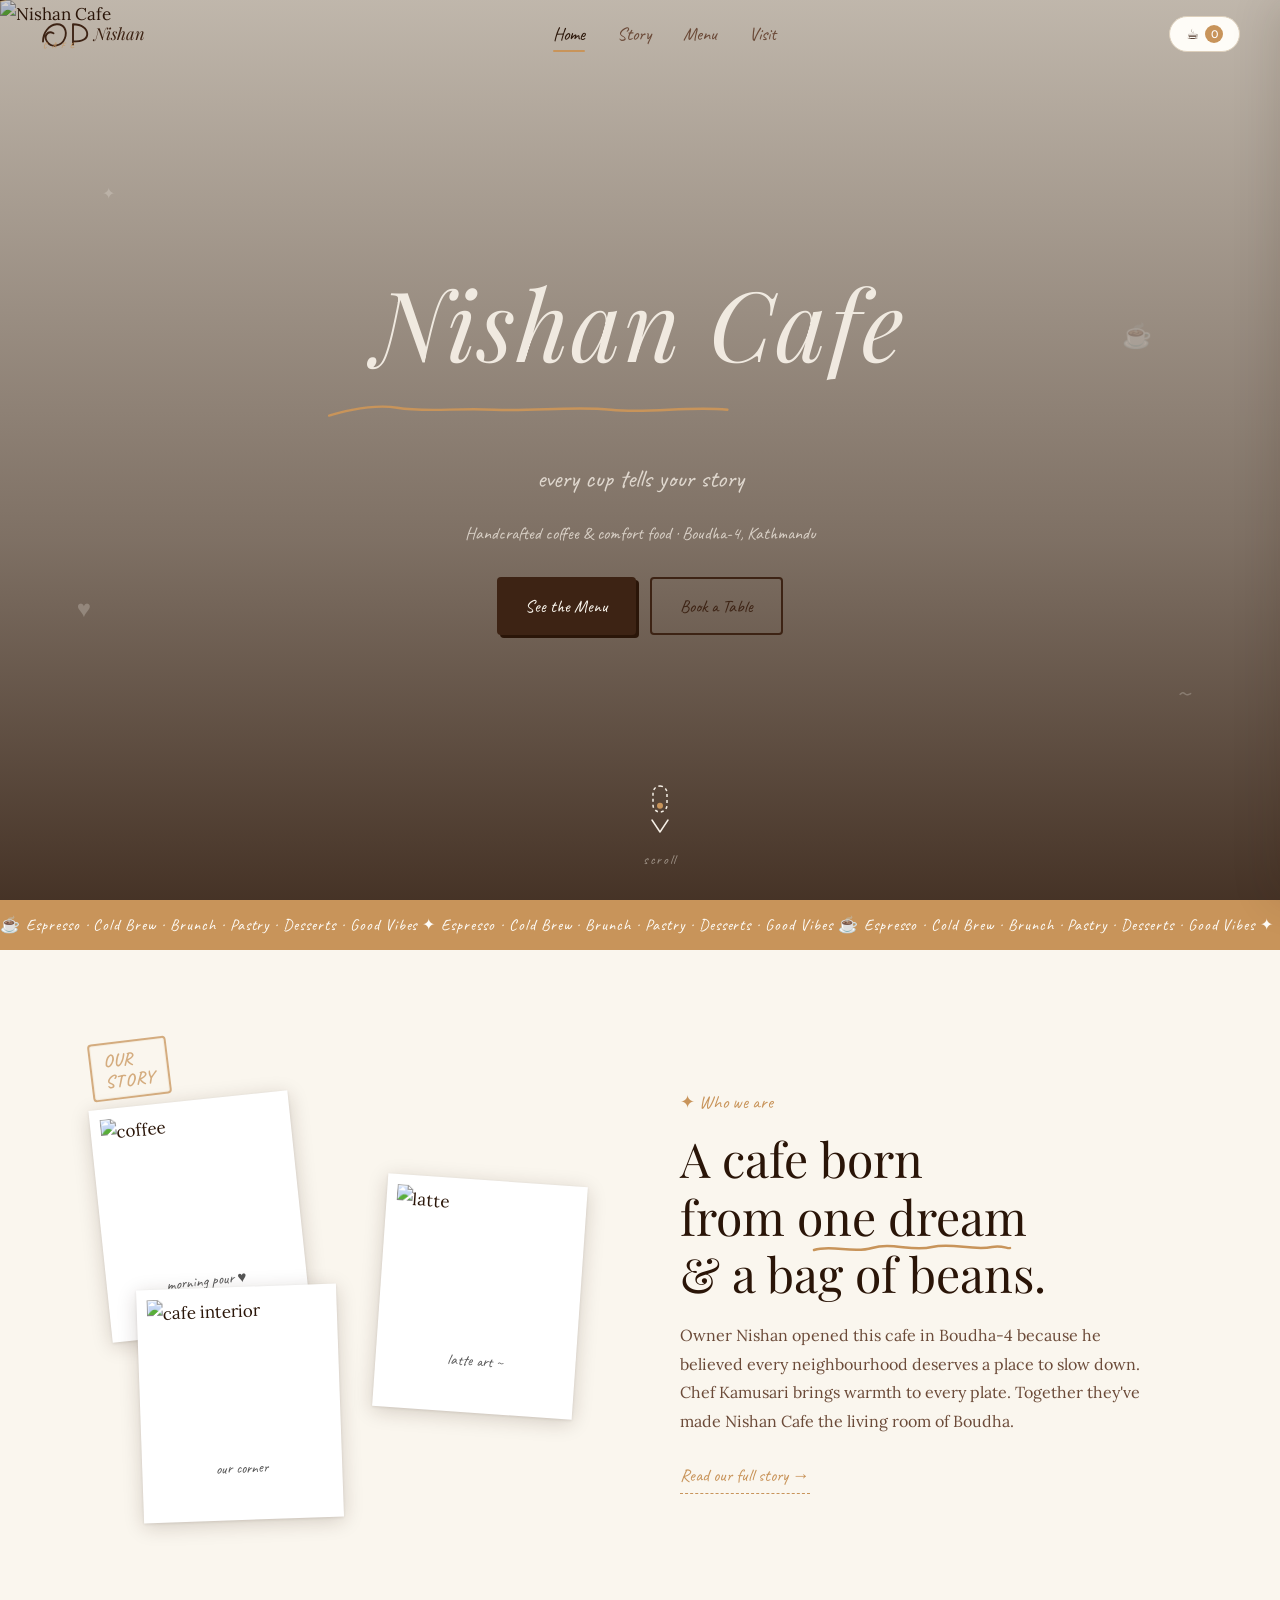
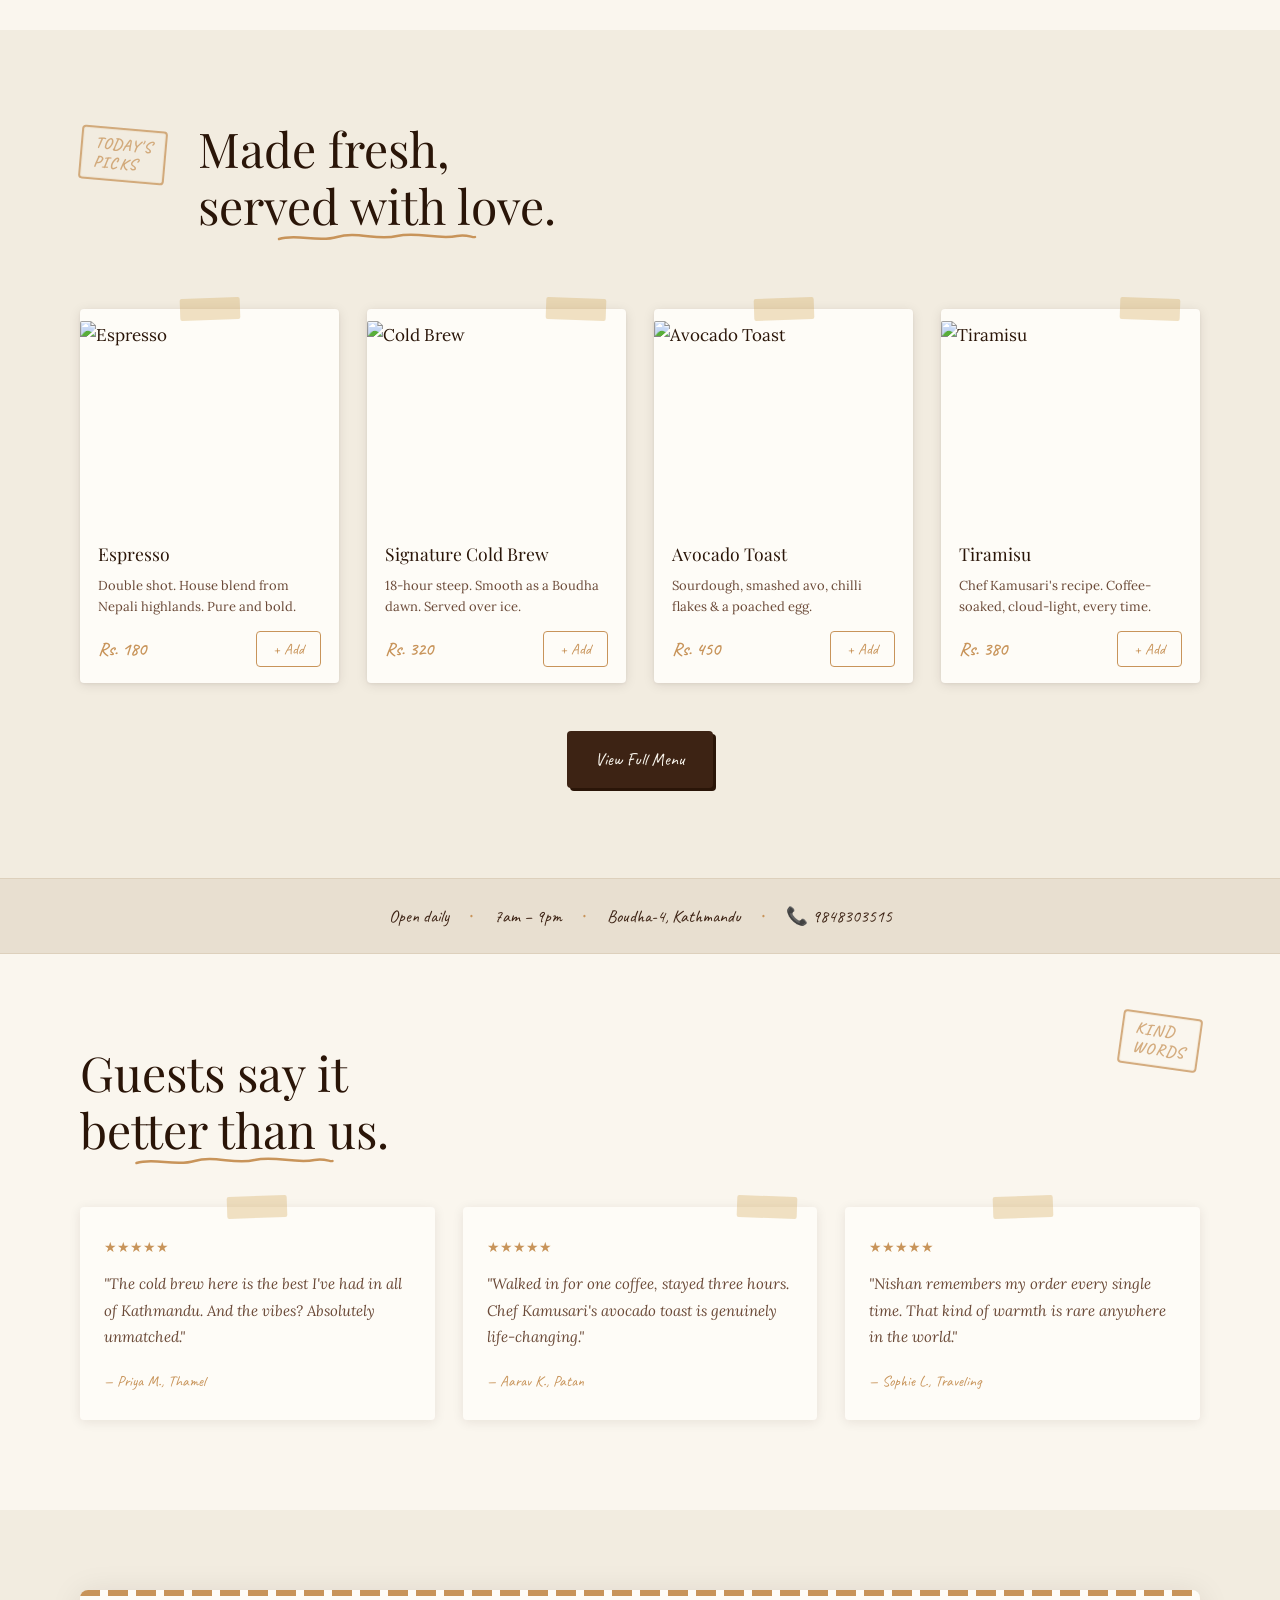
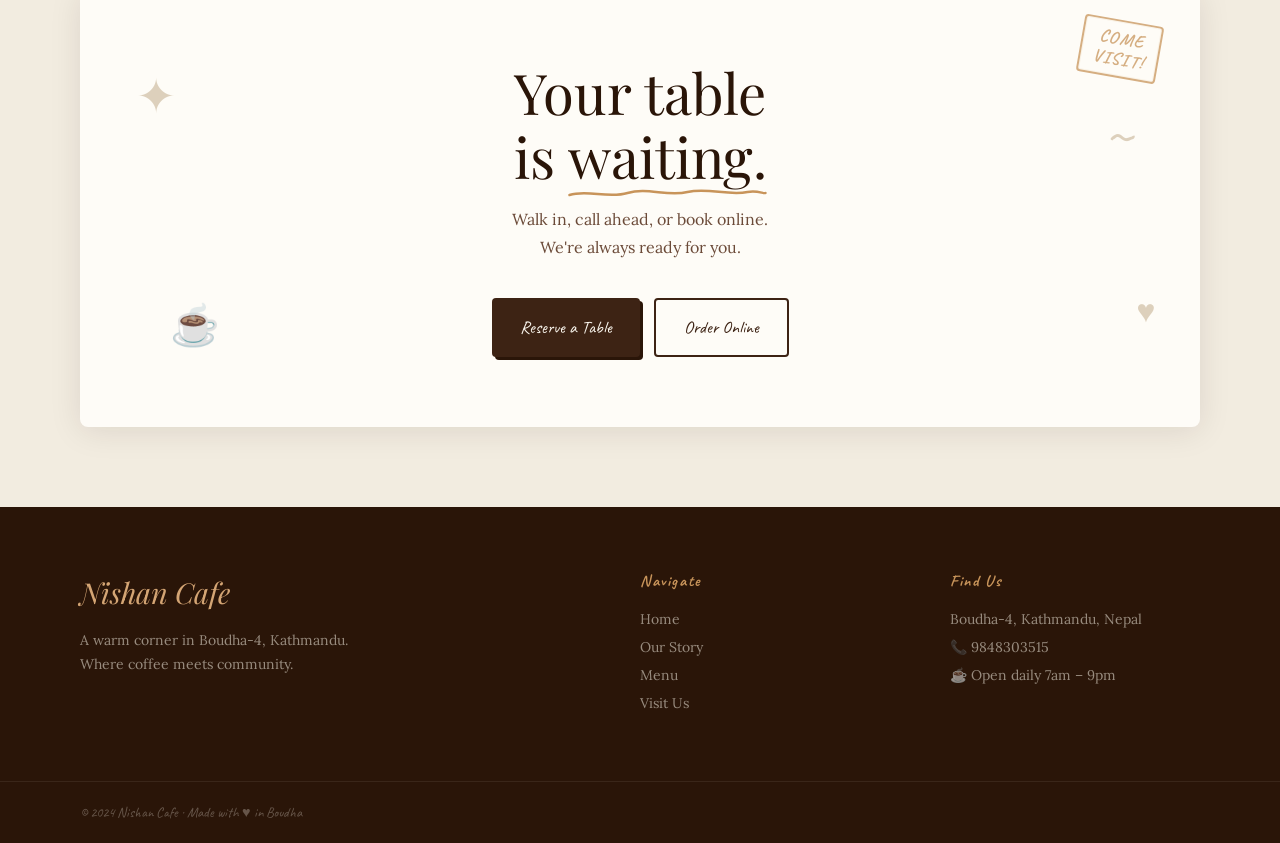
==== commit 4abb3c9c: "updated index.html updated index.html" ====
--- a/index.html
+++ b/index.html
@@ -1,3 +1,4 @@
+
 <!DOCTYPE html>
 <html lang="en">
 <head>
--- a/styles.css
+++ b/styles.css
@@ -1022,7 +1022,7 @@
   overflow: visible;
 }
 .res-box-tape { left: 40px; top: -11px; }
-.res-stamp { position: absolute; top: -16px; right: 28px; --sr: 9deg; font-size: 1rem; pointer-events: none; z-index: 0; }
+.res-stamp { position: absolute; top: -16px; right: 28px; --sr: 9deg; font-size: 1rem; }
 .res-title {
   font-family: var(--font-display);
   font-size: 1.5rem; font-style: italic;
@@ -1034,8 +1034,6 @@
   border-bottom: 1px dashed var(--linen-deep);
   padding: 0 28px;
   margin-top: 12px;
-  position: relative;
-  z-index: 2;
 }
 .res-tab {
   flex: 1; padding: 12px 6px;
@@ -1124,3 +1122,7 @@
   .tl-left .tl-pol, .tl-right .tl-pol { display: none; }
   .res-form .frow, .wa-form .frow { grid-template-columns: 1fr; }
 }
+
+@media (max-width: 768px) {
+  .cursor-nib { display: none; }
+}
